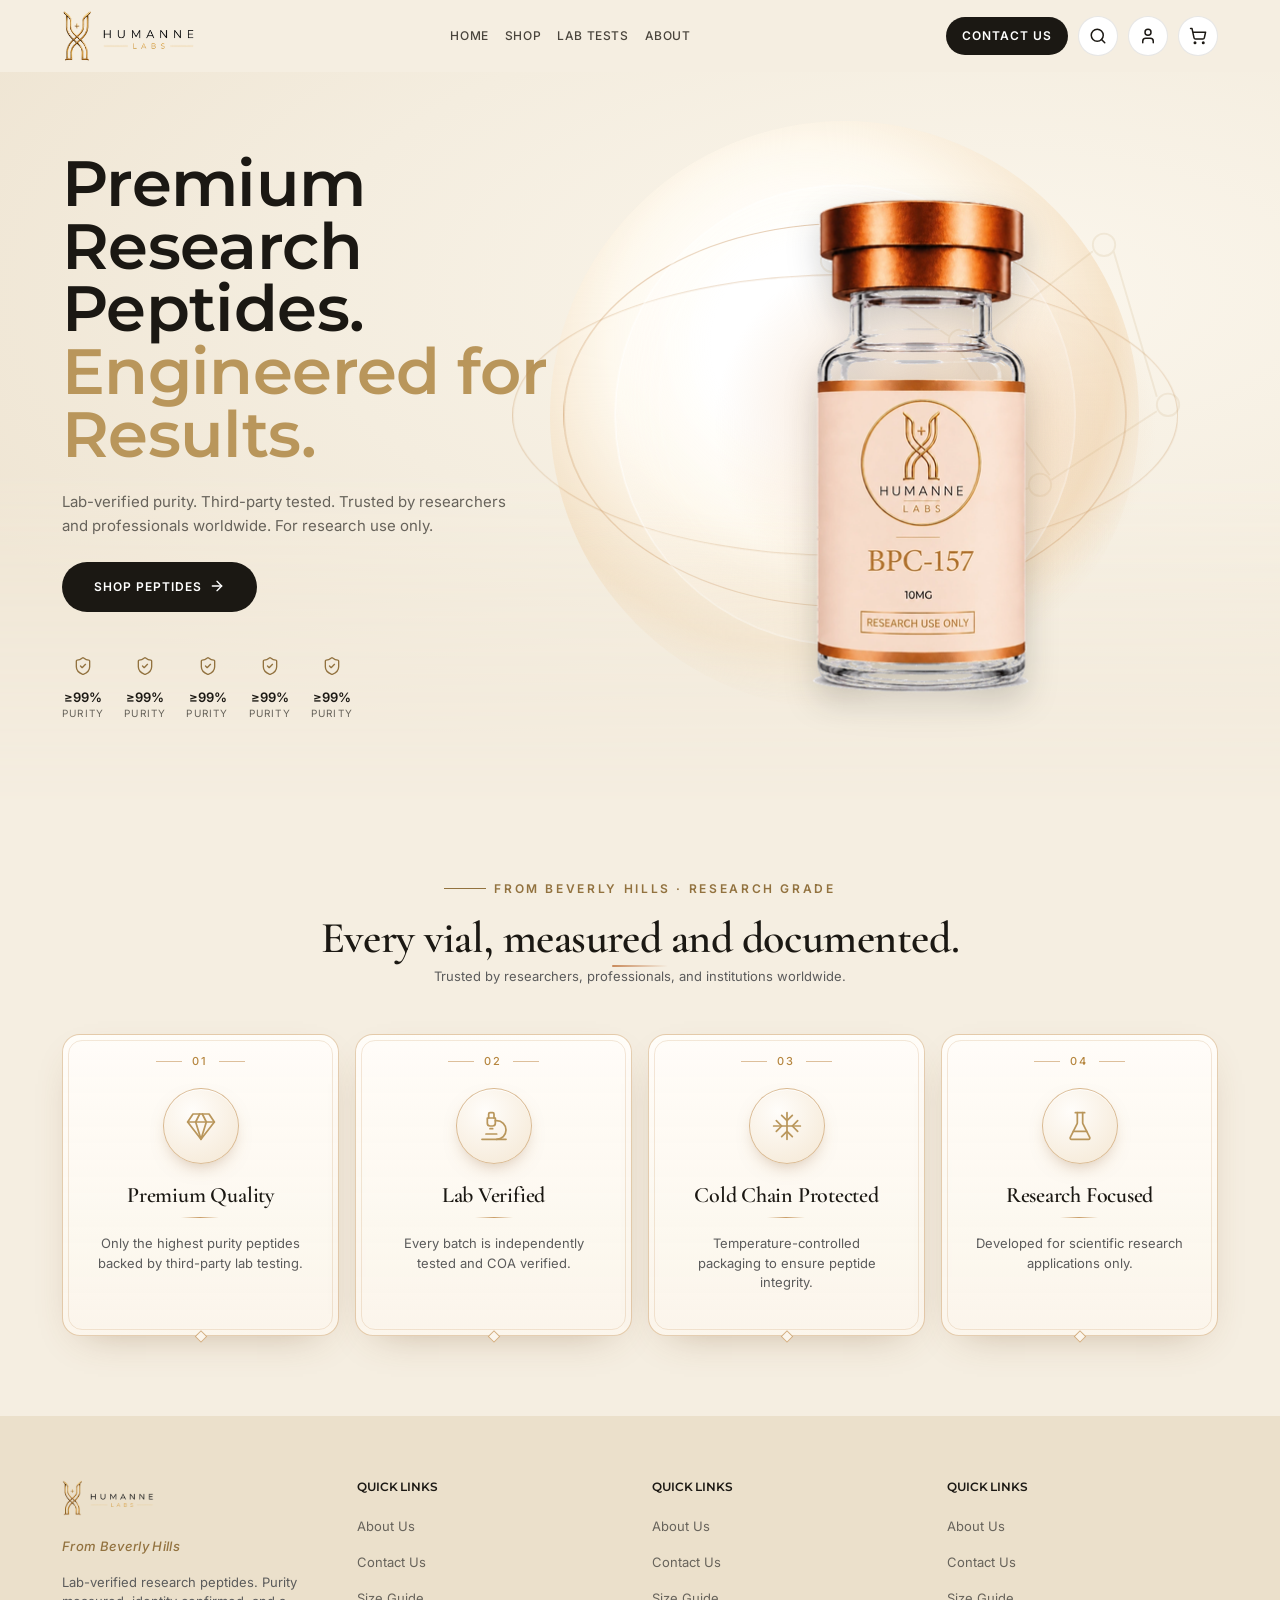
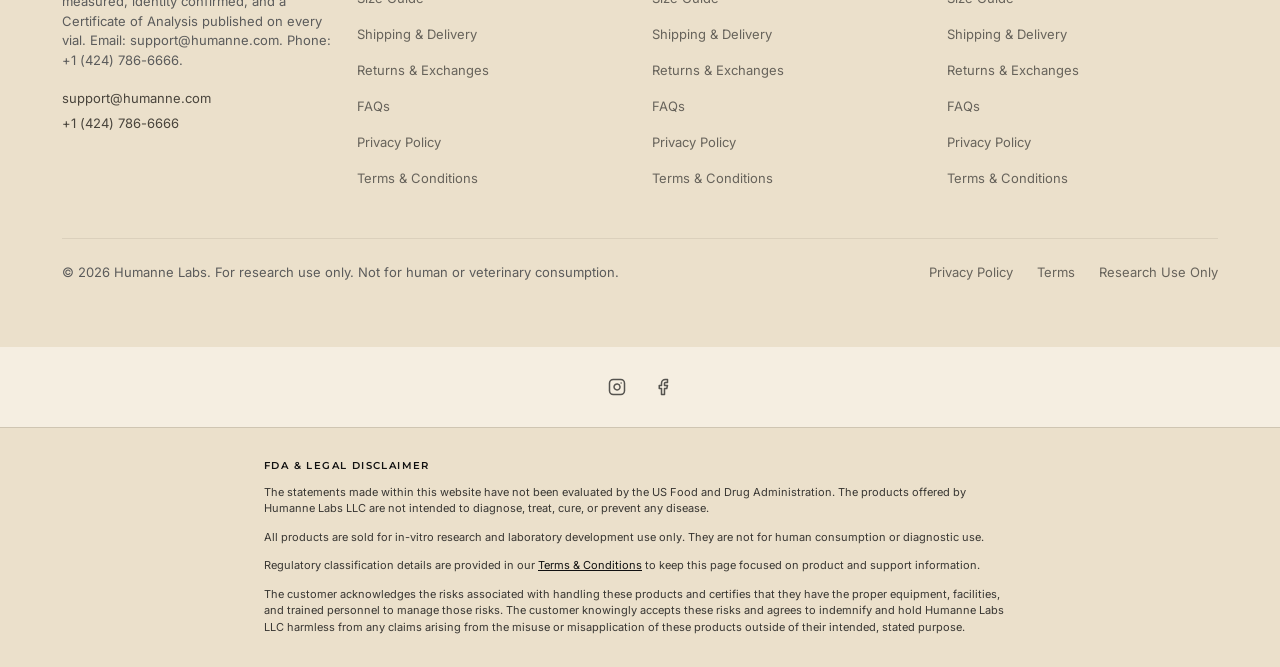
==== index.html @ 668d2b34 "Initial commit" ====
<!Doctype html>
<html lang="en">

<head>
  <meta charset="utf-8">
  <meta name="viewport" content="width=device-width, initial-scale=1, shrink-to-fit=no">
  <title>Humanne Labs</title>

  <link rel="icon" type="image/x-icon" href="./assets/images/favicon.ico">

  <!-- Google Font -->
  <link rel="preconnect" href="https://fonts.googleapis.com">
  <link rel="preconnect" href="https://fonts.gstatic.com" crossorigin>
  <link href="https://fonts.googleapis.com/css2?family=Cormorant+Garamond:ital,wght@0,300..700;1,300..700&family=Inter:ital,opsz,wght@0,14..32,100..900;1,14..32,100..900&family=Montserrat:ital,wght@0,100..900;1,100..900&display=swap" rel="stylesheet">

  <link rel="stylesheet" href="./assets/css/bootstrap.min.css">

  <link rel="stylesheet" href="./assets/css/swiper-bundle.min.css">
  <link rel="stylesheet" href="https://cdnjs.cloudflare.com/ajax/libs/font-awesome/6.5.2/css/all.min.css">
  <link rel='stylesheet' href='https://cdn-uicons.flaticon.com/4.0.0/uicons-thin-rounded/css/uicons-thin-rounded.css'>
  <link rel='stylesheet' href='https://cdn-uicons.flaticon.com/4.0.0/uicons-solid-rounded/css/uicons-solid-rounded.css'>
  <link rel="stylesheet" href="./assets/css/fancybox.min.css">
  <!-- <link rel="stylesheet" href="https://unpkg.com/lenis@1.1.18/dist/lenis.css"> -->
  <link rel="stylesheet" href="./assets/css/custom.css">
  <link rel="stylesheet" href="./assets/css/base.css">
  <link rel="stylesheet" href="./assets/css/responsive.css">
</head>

<body>


  <div class="offcanvas offcanvas-end poplyn__qv-offcanvas" tabindex="-1" id="offcanvasQuickView"
    aria-labelledby="offcanvasQuickViewLabel">
    <div class="offcanvas-header">
      <h5 class="offcanvas-title" id="offcanvasQuickViewLabel">Choose Your Option</h5>
      <button type="button" class="btn-close" data-bs-dismiss="offcanvas" aria-label="Close"></button>
    </div>
    <div class="offcanvas-body">
      <div class="poplyn__qv-top">
        <div class="row">
          <div class="col-lg-5">
            <div class="poplyn__qv-media">
              <div class="poplyn__img">
                <img src="./assets/images/product-img-1.webp" alt="...">
              </div>
            </div>
          </div>
          <div class="col-lg-7">
            <div class="poplyn__qv-content">
              <h4>Sahara Linen Co-ord Set</h4>
              <p>Effortlessly elegant, the Sahara Linen Co-ord Set blends breathable comfort with timeless minimal style
                for every occasion.</p>
              <span class="woocommerce-Price-amount amount">
                <bdi>
                  <span class="woocommerce-Price-currencySymbol">₹</span>
                  4,199.00
                </bdi>
              </span>
              <a href="javascript:void(0)" class="poplyn__btn">View Products Details</a>
            </div>
          </div>
          <div class="col-lg-12">
            <div class="size-selector">
              <div class="size-selector__header">
                <span>Size: <strong id="selectedSize">XS</strong></span>

                <div class="size-selector__links">
                  <button type="button">Fit Finder</button>
                  <button type="button">Size Chart</button>
                </div>
              </div>

              <div class="size-selector__options">
                <button class="size-btn active" data-size="XS">XS</button>
                <button class="size-btn" data-size="S">S</button>
                <button class="size-btn" data-size="M">M</button>
                <button class="size-btn" data-size="L">L</button>
                <button class="size-btn" data-size="XL">XL</button>
                <button class="size-btn" data-size="XXL">XXL</button>
                <button class="size-btn" data-size="3XL">3XL</button>
              </div>

              <div class="size-selector__quantity">
                Quantity:
              </div>
            </div>
          </div>
        </div>
      </div>
    </div>
  </div>

  <header class="labs__header">
    <nav class="navbar navbar-expand-sm p-0">
      <div class="container">
        <a class="navbar-brand p-0 m-0" href="#">
          <img src="./assets/images/logo.png" alt="Hummane Labs Logo">
        </a>
        <button class="navbar-toggler d-lg-none" type="button" data-bs-toggle="collapse" data-bs-target="#collapsibleNavId" aria-controls="collapsibleNavId" aria-expanded="false" aria-label="Toggle navigation" >
          <span class="navbar-toggler-icon"></span>
        </button>
        <div class="collapse navbar-collapse" id="collapsibleNavId">
          <ul class="navbar-nav mx-auto">
            <li class="nav-item">
              <a class="nav-link active" href="#" aria-current="page">Home</a>
            </li>
            <li class="nav-item">
              <a class="nav-link" href="#">Shop</a>
            </li>
            <li class="nav-item">
              <a class="nav-link" href="#">Lab Tests</a>
            </li>
            <li class="nav-item">
              <a class="nav-link" href="#">About</a>
            </li>
          </ul>
          <div class="labs__qa d-flex align-items-center">
            <div class="labs__btn-wrap">
              <a href="javascript:void(0)" class="labs__btn labs__shine" role="button">Contact us</a>
            </div>
            <ul class="labs__qa-list d-flex align-items-center">
              <li>
                <a href="javascript:void(0)" class="labs__qa-link" aria-label="Search">
                  <svg xmlns="http://www.w3.org/2000/svg" width="24" height="24" viewBox="0 0 24 24" fill="none" stroke="currentColor" stroke-width="2" stroke-linecap="round" stroke-linejoin="round" class="lucide lucide-search" aria-hidden="true"><circle cx="11" cy="11" r="8"></circle><path d="m21 21-4.3-4.3"></path></svg>
                </a>
              </li>
              <li>
                <a href="javascript:void(0)" class="labs__qa-link" aria-label="User Account">
                  <svg xmlns="http://www.w3.org/2000/svg" width="24" height="24" viewBox="0 0 24 24" fill="none" stroke="currentColor" stroke-width="2" stroke-linecap="round" stroke-linejoin="round" class="lucide lucide-user"><path d="M19 21v-2a4 4 0 0 0-4-4H9a4 4 0 0 0-4 4v2"></path><circle cx="12" cy="7" r="4"></circle></svg>
                </a>
              </li>
              <li>
                <a href="javascript:void(0)" class="labs__qa-link" aria-label="Wishlist">
                  <svg xmlns="http://www.w3.org/2000/svg" width="24" height="24" viewBox="0 0 24 24" fill="none" stroke="currentColor" stroke-width="2" stroke-linecap="round" stroke-linejoin="round" class="lucide lucide-shopping-cart"><circle cx="8" cy="21" r="1"></circle><circle cx="19" cy="21" r="1"></circle><path d="M2.05 2.05h2l2.66 12.42a2 2 0 0 0 2 1.58h9.78a2 2 0 0 0 1.95-1.57l1.65-7.43H5.12"></path></svg>
                </a>
              </li>
            </ul>
          </div>
        </div>
      </div>
    </nav>
  </header>
  <main>
    <section class="labs__hero py-20">
      <div class="container">
        <div class="row">
          <div class="col-lg-12">
            <div class="labs__hero-elements">
              <div class="labs__gradient" style="background: radial-gradient(90% 70% at 78% 30%, rgb(251, 246, 236) 0%, rgb(244, 237, 223) 60%, rgb(239, 229, 211) 100%);"></div>
              <div class="labs__scene">
                <div class="labs__orb"></div>
                <div class="labs__ring r1"></div>
                <div class="labs__ring r2"></div>
                <div class="labs__ring r3"></div>
              </div>
              <svg class="labs__hero-grid" viewBox="0 0 400 400" fill="none" aria-hidden="true"><g stroke="#b8955a" stroke-width="1.2"><circle cx="120" cy="90" r="7"></circle><circle cx="200" cy="140" r="7"></circle><circle cx="290" cy="80" r="7"></circle><circle cx="250" cy="230" r="7"></circle><circle cx="150" cy="260" r="7"></circle><circle cx="330" cy="180" r="7"></circle><path d="M127 92 L193 137 M207 143 L283 84 M256 224 L200 147 M243 232 L157 256 M296 84 L323 175 M257 227 L323 184"></path></g></svg>
            </div>
          </div>
          <div class="col-lg-6">
            <div class="labs__hero-content">
              <h1>
                Premium Research Peptides.
                <span class="highlight-gold">Engineered for Results.</span>
              </h1>
              <p>Lab-verified purity. Third-party tested. Trusted by researchers and professionals worldwide. For research use only.</p>
              <div class="labs__btn-wrap">
                <a href="javascript:void(0)" class="labs__btn labs__shine" role="button">
                  Shop Peptides
                  <span class="icon">
                    <svg xmlns="http://www.w3.org/2000/svg" width="24" height="24" viewBox="0 0 24 24" fill="none" stroke="currentColor" stroke-width="2" stroke-linecap="round" stroke-linejoin="round"><path d="M5 12h14"></path><path d="m12 5 7 7-7 7"></path></svg>
                  </span>
                </a>
              </div>
              <ul class="labs__hero-features d-flex align-items-center">
                <li>
                  <span class="icon">
                    <svg xmlns="http://www.w3.org/2000/svg" width="24" height="24" viewBox="0 0 24 24" fill="none" stroke="currentColor" stroke-width="1.6" stroke-linecap="round" stroke-linejoin="round"><path d="M20 13c0 5-3.5 7.5-7.66 8.95a1 1 0 0 1-.67-.01C7.5 20.5 4 18 4 13V6a1 1 0 0 1 1-1c2 0 4.5-1.2 6.24-2.72a1.17 1.17 0 0 1 1.52 0C14.51 3.81 17 5 19 5a1 1 0 0 1 1 1z"></path><path d="m9 12 2 2 4-4"></path></svg>
                  </span>
                  <h6>≥99%</h6>
                  <p>Purity</p>
                </li>
                <li>
                  <span class="icon">
                    <svg xmlns="http://www.w3.org/2000/svg" width="24" height="24" viewBox="0 0 24 24" fill="none" stroke="currentColor" stroke-width="1.6" stroke-linecap="round" stroke-linejoin="round"><path d="M20 13c0 5-3.5 7.5-7.66 8.95a1 1 0 0 1-.67-.01C7.5 20.5 4 18 4 13V6a1 1 0 0 1 1-1c2 0 4.5-1.2 6.24-2.72a1.17 1.17 0 0 1 1.52 0C14.51 3.81 17 5 19 5a1 1 0 0 1 1 1z"></path><path d="m9 12 2 2 4-4"></path></svg>
                  </span>
                  <h6>≥99%</h6>
                  <p>Purity</p>
                </li>
                <li>
                  <span class="icon">
                    <svg xmlns="http://www.w3.org/2000/svg" width="24" height="24" viewBox="0 0 24 24" fill="none" stroke="currentColor" stroke-width="1.6" stroke-linecap="round" stroke-linejoin="round"><path d="M20 13c0 5-3.5 7.5-7.66 8.95a1 1 0 0 1-.67-.01C7.5 20.5 4 18 4 13V6a1 1 0 0 1 1-1c2 0 4.5-1.2 6.24-2.72a1.17 1.17 0 0 1 1.52 0C14.51 3.81 17 5 19 5a1 1 0 0 1 1 1z"></path><path d="m9 12 2 2 4-4"></path></svg>
                  </span>
                  <h6>≥99%</h6>
                  <p>Purity</p>
                </li>
                <li>
                  <span class="icon">
                    <svg xmlns="http://www.w3.org/2000/svg" width="24" height="24" viewBox="0 0 24 24" fill="none" stroke="currentColor" stroke-width="1.6" stroke-linecap="round" stroke-linejoin="round"><path d="M20 13c0 5-3.5 7.5-7.66 8.95a1 1 0 0 1-.67-.01C7.5 20.5 4 18 4 13V6a1 1 0 0 1 1-1c2 0 4.5-1.2 6.24-2.72a1.17 1.17 0 0 1 1.52 0C14.51 3.81 17 5 19 5a1 1 0 0 1 1 1z"></path><path d="m9 12 2 2 4-4"></path></svg>
                  </span>
                  <h6>≥99%</h6>
                  <p>Purity</p>
                </li>
                <li>
                  <span class="icon">
                    <svg xmlns="http://www.w3.org/2000/svg" width="24" height="24" viewBox="0 0 24 24" fill="none" stroke="currentColor" stroke-width="1.6" stroke-linecap="round" stroke-linejoin="round"><path d="M20 13c0 5-3.5 7.5-7.66 8.95a1 1 0 0 1-.67-.01C7.5 20.5 4 18 4 13V6a1 1 0 0 1 1-1c2 0 4.5-1.2 6.24-2.72a1.17 1.17 0 0 1 1.52 0C14.51 3.81 17 5 19 5a1 1 0 0 1 1 1z"></path><path d="m9 12 2 2 4-4"></path></svg>
                  </span>
                  <h6>≥99%</h6>
                  <p>Purity</p>
                </li>
              </ul>
            </div>
          </div>
          <div class="col-lg-6">
            <div class="labs__hero-right position-relative">
              <div class="labs__hero-img">
                <span class="labs__vglow"></span>
                <img src="./assets/images/hero-right-img.png" alt="...">
              </div>
            </div>
          </div>
        </div>
      </div>
    </section>
    <section class="labs__resources py-20">
      <div class="container">
        <div class="row">
          <div class="col-lg-12">
            <div class="labs__heading text-center">
              <h6>FROM BEVERLY HILLS · RESEARCH GRADE</h6>
              <h2>Every vial, measured and documented.</h2>
              <span class="labs__rule on"></span>
              <p>Trusted by researchers, professionals, and institutions worldwide.</p>
            </div>
          </div>
          <div class="col-lg-12">
            <div class="labs__resources-wrap">
              <div class="row gx-3">
                <div class="col-lg-3">
                  <div class="labs__resources-item">
                    <div class="num">01</div>
                    <span class="icon">
                      <svg xmlns="http://www.w3.org/2000/svg" width="24" height="24" viewBox="0 0 24 24" fill="none" stroke="currentColor" stroke-width="1.4" stroke-linecap="round" stroke-linejoin="round"><path d="M6 3h12l4 6-10 13L2 9Z"></path><path d="M11 3 8 9l4 13 4-13-3-6"></path><path d="M2 9h20"></path></svg>
                    </span>
                    <div class="labs__content">
                      <h5>Premium Quality</h5>
                      <p>Only the highest purity peptides backed by third-party lab testing.</p>
                    </div>
                    <span class="diamond"></span>
                  </div>
                </div>
                <div class="col-lg-3">
                  <div class="labs__resources-item">
                    <div class="num">02</div>
                    <span class="icon">
                      <svg xmlns="http://www.w3.org/2000/svg" width="24" height="24" viewBox="0 0 24 24" fill="none" stroke="currentColor" stroke-width="1.4" stroke-linecap="round" stroke-linejoin="round"><path d="M6 18h8"></path><path d="M3 22h18"></path><path d="M14 22a7 7 0 1 0 0-14h-1"></path><path d="M9 14h2"></path><path d="M9 12a2 2 0 0 1-2-2V6h6v4a2 2 0 0 1-2 2Z"></path><path d="M12 6V3a1 1 0 0 0-1-1H9a1 1 0 0 0-1 1v3"></path></svg>
                    </span>
                    <div class="labs__content">
                      <h5>Lab Verified</h5>
                      <p>Every batch is independently tested and COA verified.</p>
                    </div>
                    <span class="diamond"></span>
                  </div>
                </div>
                <div class="col-lg-3">
                  <div class="labs__resources-item">
                    <div class="num">03</div>
                    <span class="icon">
                      <svg xmlns="http://www.w3.org/2000/svg" width="24" height="24" viewBox="0 0 24 24" fill="none" stroke="currentColor" stroke-width="1.4" stroke-linecap="round" stroke-linejoin="round"><line x1="2" x2="22" y1="12" y2="12"></line><line x1="12" x2="12" y1="2" y2="22"></line><path d="m20 16-4-4 4-4"></path><path d="m4 8 4 4-4 4"></path><path d="m16 4-4 4-4-4"></path><path d="m8 20 4-4 4 4"></path></svg>
                    </span>
                    <div class="labs__content">
                      <h5>Cold Chain Protected</h5>
                      <p>Temperature-controlled packaging to ensure peptide integrity.</p>
                    </div>
                    <span class="diamond"></span>
                  </div>
                </div>
                <div class="col-lg-3">
                  <div class="labs__resources-item">
                    <div class="num">04</div>
                    <span class="icon">
                      <svg xmlns="http://www.w3.org/2000/svg" width="24" height="24" viewBox="0 0 24 24" fill="none" stroke="currentColor" stroke-width="1.4" stroke-linecap="round" stroke-linejoin="round"><path d="M10 2v7.527a2 2 0 0 1-.211.896L4.72 20.55a1 1 0 0 0 .9 1.45h12.76a1 1 0 0 0 .9-1.45l-5.069-10.127A2 2 0 0 1 14 9.527V2"></path><path d="M8.5 2h7"></path><path d="M7 16h10"></path></svg>
                    </span>
                    <div class="labs__content">
                      <h5>Research Focused</h5>
                      <p>Developed for scientific research applications only.</p>
                    </div>
                    <span class="diamond"></span>
                  </div>
                </div>
              </div>
            </div>
          </div>
        </div>
      </div>
    </section>
    
  </main>
  <footer class="labs__footer labs__bg-muted py-16">
    <div class="container">
      <div class="row">
        <div class="col-lg-12">
          <div class="labs__footer-nav">
            <div class="row">
              <div class="col-md-3">
                <div class="labs__footer-col">
                  <a href="javascript:void(0);" class="labs__footer-logo">
                    <img src="./assets/images/logo.png" alt="Hummane Labs Logo">
                  </a>
                  <div class="labs__content">
                    <p><em>From Beverly Hills</em></p>
                    <p>Lab-verified research peptides. Purity measured, identity confirmed, and a Certificate of Analysis published on every vial. Email: support@humanne.com. Phone: +1 (424) 786-6666.</p>
                  </div>
                  <div class="labs__footer-contact">
                    <a href="mailto:support@humanne.com">support@humanne.com</a>
                    <a href="tel:+14247866666">+1 (424) 786-6666</a></div>
                </div>
              </div>
              <div class="col-md-3">
                <div class="labs__footer-col">
                  <h5>Quick Links</h5>
                  <ul class="labs__footer-list">
                    <li><a href="#">About Us</a></li>
                    <li><a href="#">Contact Us</a></li>
                    <li><a href="#">Size Guide</a></li>
                    <li><a href="#">Shipping & Delivery</a></li>
                    <li><a href="#">Returns & Exchanges</a></li>
                    <li><a href="#">FAQs</a></li>
                    <li><a href="#">Privacy Policy</a></li>
                    <li><a href="#">Terms & Conditions</a></li>
                  </ul>
                </div>
              </div>
              <div class="col-md-3">
                <div class="labs__footer-col">
                  <h5>Quick Links</h5>
                  <ul class="labs__footer-list">
                    <li><a href="#">About Us</a></li>
                    <li><a href="#">Contact Us</a></li>
                    <li><a href="#">Size Guide</a></li>
                    <li><a href="#">Shipping & Delivery</a></li>
                    <li><a href="#">Returns & Exchanges</a></li>
                    <li><a href="#">FAQs</a></li>
                    <li><a href="#">Privacy Policy</a></li>
                    <li><a href="#">Terms & Conditions</a></li>
                  </ul>
                </div>
              </div>
              <div class="col-md-3">
                <div class="labs__footer-col">
                  <h5>Quick Links</h5>
                  <ul class="labs__footer-list">
                    <li><a href="#">About Us</a></li>
                    <li><a href="#">Contact Us</a></li>
                    <li><a href="#">Size Guide</a></li>
                    <li><a href="#">Shipping & Delivery</a></li>
                    <li><a href="#">Returns & Exchanges</a></li>
                    <li><a href="#">FAQs</a></li>
                    <li><a href="#">Privacy Policy</a></li>
                    <li><a href="#">Terms & Conditions</a></li>
                  </ul>
                </div>
              </div>
            </div>
          </div>
          <div class="labs__footer-copy">
            <div class="row">
              <div class="col">
                <div class="labs__content">
                  <p>© 2026 Humanne Labs. For research use only. Not for human or veterinary consumption.</p>
                </div>
              </div>
              <div class="col">
                <ul class="labs__footer-page-list d-flex justify-content-end align-items-center gap-4">
                  <li><a href="#">Privacy Policy</a></li>
                  <li><a href="#">Terms</a></li>
                  <li><a href="#">Research Use Only</a></li>
                </ul>
              </div>
            </div>
          </div>
        </div>
      </div>
    </div>
  </footer>
  <section class="labs__social custom__py-5">
    <div class="container">
      <div class="row">
        <div class="col-lg-12">
          <ul class="labs__social-list d-flex justify-content-center align-items-center">
            <li>
              <a href="javascript:void(0)" aria-label="Instagram">
                <svg viewBox="0 0 24 24" width="18" height="18" fill="none" stroke="currentColor" stroke-width="2" stroke-linecap="round" stroke-linejoin="round" aria-hidden="true"><rect x="2" y="2" width="20" height="20" rx="5" ry="5"></rect><path d="M16 11.37A4 4 0 1 1 12.63 8 4 4 0 0 1 16 11.37z"></path><line x1="17.5" y1="6.5" x2="17.51" y2="6.5"></line></svg>
              </a>
            </li>
            <li>
              <a href="javascript:void(0)" aria-label="Facebook">
                <svg viewBox="0 0 24 24" width="18" height="18" fill="none" stroke="currentColor" stroke-width="2" stroke-linecap="round" stroke-linejoin="round" aria-hidden="true"><path d="M18 2h-3a5 5 0 0 0-5 5v3H7v4h3v8h4v-8h3l1-4h-4V7a1 1 0 0 1 1-1h3z"></path></svg>
              </a>
            </li>
          </ul>
        </div>
      </div>
    </div>
  </section>
  <section class="labs__disclaimer labs__bg-muted py-8">
    <div class="container">
      <div class="row">
        <div class="col-lg-12">
          <div class="labs__content">
            <h5>FDA & Legal Disclaimer
              <span class="hm-rule on"></span>
            </h5>
            <p>The statements made within this website have not been evaluated by the US Food and Drug Administration. The products offered by Humanne Labs LLC are not intended to diagnose, treat, cure, or prevent any disease.</p>
            <p>All products are sold for in-vitro research and laboratory development use only. They are not for human consumption or diagnostic use.</p>
            <p>Regulatory classification details are provided in our <a href="javascript:void(0);">Terms & Conditions</a> to keep this page focused on product and support information.</p>
            <p>The customer acknowledges the risks associated with handling these products and certifies that they have the proper equipment, facilities, and trained personnel to manage those risks. The customer knowingly accepts these risks and agrees to indemnify and hold Humanne Labs LLC harmless from any claims arising from the misuse or misapplication of these products outside of their intended, stated purpose.</p>
          </div>
        </div>
      </div>
    </div>
  </section>

  <script src="./assets/js/jquery.min.js"></script>
  <script src="./assets/js/bootstrap.bundle.min.js"></script>
  <script src="https://cdnjs.cloudflare.com/ajax/libs/gsap/3.12.4/gsap.min.js"></script>
  <script src="https://cdnjs.cloudflare.com/ajax/libs/gsap/3.12.4/ScrollTrigger.min.js"></script>
  <script src="https://cdnjs.cloudflare.com/ajax/libs/gsap/3.12.4/ScrollToPlugin.min.js"></script>
  <script src="https://unpkg.com/split-type"></script>
  <!-- <script src="https://cdn.jsdelivr.net/gh/studio-freight/lenis@1.0.19/bundled/lenis.min.js"></script> -->
  <script src="./assets/js/swiper-bundle.min.js"></script>
  <script src="./assets/js/fancybox.umd.js"></script>
  <script src="./assets/js/animation.js"></script>
  <script src="./assets/js/custom.js"></script>
</body>

</html>
---- assets/css/custom.css ----
main {
  background-color: rgba(var(--clr-theme-bg), 1);
}

/* HEADER */
.labs__header {
  position: relative;
  z-index: 4;
}
.labs__header .navbar {
  height: 72px;
}
.labs__header .navbar-brand img {
  height: 52px;
}
.labs__header .navbar-nav .nav-link {
  color: rgba(var(--clr-theme-slate), 1);
  letter-spacing: .05em;
  text-transform: uppercase;
  font-weight: 500;
  font-size: 12px;
  position: relative;
}
.labs__qa {
  gap: .625rem;
}
.labs__qa-list {
  gap: .625rem;
}
.labs__qa-link {
  display: inline-flex;
  color: rgba(var(--clr-theme-ink), 1);
  background-color: var(--clr-theme-white);
  width: 40px;
  height: 40px;
  border-radius: 50px;
  justify-content: center;
  align-items: center;
  border: 1px solid rgba(var(--clr-theme-ink), 0.1);
}
.labs__qa-link svg {
  width: 18px;
  height: 18px;
}
.labs__qa-link:hover {
  border-color: rgba(var(--clr-theme-gold), 1);
  color: rgba(var(--clr-theme-gold-deep), 1);
}


/* hero */
.labs__hero {
  position: relative;
  z-index: 4;
}
.labs__hero .container {
  max-width: 1180px;
}
.labs__gradient {
  position: absolute;
  width: 100%;
  height: 100%;
  z-index: -1;
  inset: 0;
  -webkit-mask-image: linear-gradient(180deg,#000 0,#000 55%,rgba(0,0,0,0) 100%);
  mask-image: linear-gradient(180deg,#000 0,#000 55%,rgba(0,0,0,0) 100%);
  pointer-events: none;
}
.labs__hero-content h1 {
  color: rgba(var(--clr-theme-ink));
  letter-spacing: -.01em;
  font-family: var(--ff-heading);
  font-weight: 600;
  line-height: 0.98;
}
.highlight-gold {
  color: rgba(var(--clr-theme-gold), 1);
}
.labs__hero-content p {
  line-height: 1.625;
  font-size: 15px;
  color: rgba(var(--clr-theme-muted));
  margin-top: 1.5rem;
  max-width: 80%;
}
.labs__hero-content .labs__btn-wrap {
  margin-top: 24px;
}
.labs__hero-content .labs__btn {
  padding: 1rem 2rem;
}


.labs__hero-features {
  gap: 1.25rem;
  margin-top: 44px;
}
.labs__hero-features li {
  text-align: center;
}
.labs__hero-features li .icon {
  width: 20px;
  height: 20px;
  display: inline-flex;
  justify-content: center;
  align-items: center;
  color: rgba(var(--clr-theme-gold-deep));
}
.labs__hero-features li .icon svg {
  width: 20px;
  height: 20px;
}
.labs__hero-features h6 {
  font-weight: 600;
  font-size: 13px;
  margin-top: 8px;
  font-family: var(--ff-body);
  color: rgba(var(--clr-theme-ink), 1);
}
.labs__hero-features p {
  letter-spacing: .12em;
  text-transform: uppercase;
  font-size: 10px;
  margin-top: 0;
}
.labs__orb {
  position: absolute;
  left: 66%;
  top: 47%;
  width: 46vw;
  height: 46vw;
  max-width: 780px;
  max-height: 780px;
  margin: -23vw 0 0 -23vw;
  border-radius: 50%;
  background: radial-gradient(circle at 44% 38%,rgba(255,255,255,1) 0 20%,rgba(255,250,240,.85) 40%,rgba(240,206,161,.42) 62%,rgba(240,206,161,0) 74%);
  will-change: transform,opacity;
}
.labs__ring {
  position:absolute;
  left:66%;
  top:47%;
  border:1px solid rgba(196,140,82,.20);
  border-radius:50%;
  transform:translate3d(-50%,-50%,0) rotate(0deg);
  will-change:transform;
}
.labs__ring.r1 {
  width:44vw;
  height:30vw;
  max-width:720px;
  max-height:490px;
  border-color:rgba(190,128,68,.42);
}
.labs__ring.r2 {
  width:52vw;
  height:22vw;
  max-width:850px;
  max-height:360px;
  border-color:rgba(190,128,68,.30)
}
.labs__ring.r3 {
  width:36vw;
  height:36vw;
  max-width:600px;
  max-height:600px;
  border-color:rgba(255,255,255,.9);
  box-shadow:0 0 60px rgba(255,255,255,.5) inset
}
.labs__hero-grid {
  position: absolute;
  right: 0;
  top: 0;
  opacity: .13;
  width: 50%;
  height: 100%;
}
.labs__hero-img {
  will-change: transform;
  width: 390px;
  height: 510px;
  top: .5rem;
  left: 0;
  right: 0;
  position: absolute;
  margin: 0 auto;
}
.labs__hero-img img {
  filter: drop-shadow(rgba(26,23,18,.20) 0 13px 16px) !important;
  will-change: auto !important;
  transition-property: transform,opacity !important;
}
.labs__vglow {
  filter: none !important;
position: absolute;
  left: 50%;
  top: 52%;
  width: 118%;
  height: 78%;
  transform: translate3d(-50%,-50%,0);
  border-radius: 50%;
  pointer-events: none;
  z-index: 0;
  background: radial-gradient(ellipse at center,rgba(232,185,141,.5),rgba(232,185,141,0) 68%);
}
.labs__scene {
  -webkit-mask-image: linear-gradient(180deg,#000 0,#000 60%,rgba(0,0,0,0) 100%);
  mask-image: linear-gradient(180deg,#000 0,#000 60%,rgba(0,0,0,0) 100%);
  position: absolute;
  inset: 0;
  overflow: hidden;
  pointer-events: none;
  z-index: 0;
  contain: paint;
}


/* resources */
.labs__resources-item {
  background: linear-gradient(180deg,rgba(255,253,249,.95),rgba(252,246,236,.88));
  border: 1px solid rgba(193,142,80,.42);
  border-radius: 18px;
  box-shadow: 0 14px 40px -22px rgba(120,80,40,.45) ;
  position: relative;
  padding-bottom: 22px;
  text-align: center;
  height: 100%;
}
.labs__resources-item::after {
  content: "";
  position: absolute;
  inset: 5px;
  border: 1px solid rgba(193,142,80,.20);
  border-radius: 14px;
  pointer-events: none;
}
.labs__resources-item .num {
  display: flex;
  align-items: center;
  justify-content: center;
  gap: 10px;
  margin: 18px 0 2px;
  font-size: 11px;
  letter-spacing: .2em;
  color: #b6863f;
  font-weight: 500;
}
.labs__resources-item .num::before,
.labs__resources-item .num::after {
  content:"";
  width:26px;
  height:1px;
  background:rgba(193,142,80,.55)
}
.labs__resources-item .icon {
  width: 76px;
  height: 76px;
  border-radius: 50%;
  border: 1px solid rgba(193,142,80,.55);
  background: radial-gradient(circle at 38% 30%,#fffdfa,#f4e7d3);
  box-shadow: 0 8px 20px -10px rgba(140,95,45,.55),inset 0 1px 0 rgba(255,255,255,.9);
  display: inline-flex;
  justify-content: center;
  align-items: center;
  margin: 16px auto;
}

.labs__resources-item .icon svg {
  position: relative;
  z-index: 1;
  color: rgba(var(--clr-theme-gold));
  width: 32px;
  height: 32px;
  stroke-width: 1.3px;
}
.labs__resources-item .labs__content {
  display: flex;
  flex-direction: column;
  align-items: center;
  text-align: center;
  padding: 2px 32px 20px;
}
.labs__resources-item h5 {
  color: rgba(var(--clr-theme-ink), 1);
  letter-spacing: -.01em;
  font-family: var(--ff-primary);
  font-weight: 600;
  font-size: 22px;
  position: relative;
  padding-bottom: 10px;
}

.labs__resources-item h5::before {
  width: 38px;
  background: linear-gradient(90deg,rgba(193,142,80,0),rgba(193,142,80,.85),rgba(193,142,80,0));
  position: absolute;
  content: '';
  height: 1px;
  bottom: 0;
  left: 0;
  right: 0;
  margin: 0 auto;
}

.labs__resources-item .diamond {
  position: absolute;
  left: 50%;
  bottom: -6px;
  transform: translateX(-50%) rotate(45deg);
  width: 9px;
  height: 9px;
  border: 1px solid rgba(193,142,80,.7);
  background: #fbf5ec;
}
.labs__resources-wrap {
  margin-top: 3rem;
}

/* footer */
.labs__footer {
  position: relative;
  z-index: 4;
}
.labs__footer-logo {
  display: inline-block;
}
.labs__footer-logo img {
  height: 2.25rem;
}
.labs__footer-col p {
  font-size: 13px;
}
.labs__footer-col em {
  font-style: italic;
  letter-spacing: .025em;
  color: rgba(var(--clr-theme-gold-deep), 1);
  font-weight: 500;
}
.labs__footer-col h5 {
  color: rgba(var(--clr-theme-ink), 1);
  letter-spacing: -.01em;
  font-family: var(--ff-heading);
  font-weight: 600;
  font-size: 12px;
  text-transform: uppercase;
}
.labs__footer-col .labs__content {
  margin-top: 1rem;
}
.labs__content > * + * {
  margin-top: 1rem;
}
.labs__footer-contact {
  font-size: 13px;
  margin-top: 1rem;
  line-height: 1.9;
}
.labs__footer-contact a {
  display: block;
  color: rgba(var(--clr-theme-slate), 1);
}
.labs__footer-list {
  margin-top: 1.25rem;
}
.labs__footer-list li {
  line-height: 24px;
}
.labs__footer-list li + li {
  margin-top: 12px;
}
.labs__footer-list li a {
  line-height: 1;
  font-size: 13px;
  color: rgba(var(--clr-theme-muted), 1);
}

.labs__footer-copy {
  margin-top: 3rem;
  padding-top: 1.5rem;
  border-top: 1px solid rgba(var(--clr-theme-ink), .08);
}
.labs__footer-page-list a {
  color: rgba(var(--clr-theme-muted), 1);
}

/* footer social */
.labs__social-list {
  gap: .375rem;
}
.labs__social-list a {
  display: inline-flex;
  width: 2.5rem;
  height: 2.5rem;
  justify-content: center;
  align-items: center;
  color: rgba(var(--clr-theme-text), 0.7);
}

/* footer disclaimer */
.labs__disclaimer {
  border-top: 1px solid rgba(0, 0, 0, 0.12);
}
.labs__disclaimer .labs__content {
  max-width: 47rem;
  margin: 0 auto;
}
.labs__disclaimer .labs__content h5 {
  letter-spacing: .14em;
  text-transform: uppercase;
  font-weight: 600;
  font-size: 10px;
  font-family: var(--ff-heading);
  color: rgba(var(--clr-theme-text), 1);
}
.labs__disclaimer .labs__content p {
  color: rgba(var(--clr-theme-text), 0.82);
  font-size: 11px;
  line-height: 1.5;
}
.labs__disclaimer .labs__content p a {
  color: rgba(var(--clr-theme-text), 1);
  text-decoration: underline;
}
.labs__disclaimer  .labs__content > * + * {
  margin-top: 12px;
}
---- assets/css/base.css ----
/*================== IMPORTS =================*/

@import url('https://fonts.googleapis.com/css2?family=Cormorant+Garamond:ital,wght@0,300..700;1,300..700&family=Manrope:wght@200..800&display=swap');

/*================== VARIABLES =================*/

:root {
  --clr-theme-bg: 245, 238, 225;
  --clr-theme-ink: 27, 24, 19;
  --clr-theme-gold: 185, 150, 91;
  --clr-theme-gold-deep: 146, 114, 63;
  --clr-theme-muted: 103, 99, 91;
  --clr-theme-slate: 73, 68, 60;
  --clr-theme-muted-bg: 235, 224, 203;
  --clr-theme-text: 17, 17, 17;
  --clr-theme-copy: rgb(91, 91, 91, 1);
  --clr-theme-white-500: rgba(244, 244, 244, 1);
  --clr-theme-white: rgba(255, 255, 255, 1);
  --clr-theme-dark: rgba(33, 33, 33, 1);

  --clr-theme-border: 224, 219, 210;

  --ff-primary: "Cormorant Garamond", serif;
  --ff-heading: "Montserrat", sans-serif;
  --ff-body: "Inter", sans-serif;

  --fs-xxl: 64px;
  --fs-xl: 44px;
  --fs-lg: 32px;
  --fs-md: 28px;
  --fs-body: 13px;
  --fs-sm: 16px;

  --section-gap: 90px;

  --transition: all 0.4s ease-in-out;
}

/*================== BROWSER RESET =================*/

*,
*::before,
*::after {
  box-sizing: border-box;
}

* {
  padding: 0;
  margin: 0;
  font: inherit;
}

ul,
ol {
  list-style: none;
  padding-left: 0;
  margin-bottom: 0;
}

html:focus-within {
  scroll-behavior: smooth;
}

a:focus,
a:hover {
  outline: none;
}

a {
  -webkit-transition: var(--transition);
  transition: var(--transition);
  text-decoration: none;
}

a:hover {
  text-decoration: none;
  -webkit-transition: var(--transition);
  transition: var(--transition);
}

body {
  font-family: var(--ff-body);
  text-rendering: optimizeSpeed;
  font-size: var(--fs-body);
  font-weight: 400;
  line-height: 1.5;
  color: var(--clr-theme-copy);
  background-color: rgba(var(--clr-theme-bg), 1);
}

p {
  margin-bottom: 0;
}

h1,
h2,
h3,
h4,
h5,
h6 {
  font-family: var(--ff-primary);
  margin-bottom: 0;
  font-weight: 400;
}

img,
picture,
svg,
video {
  max-width: 100%;
  display: block;
}

/*================== UTILITY CLASSES =================*/

.container  {
  max-width: 1180px;
}

.custom-pad {
  padding: var(--section-gap) 0;
}
.custom__py-5 {
  padding-top:1.25rem;
  padding-bottom:1.25rem
}
.py-8 {
  padding-top: 2rem;
  padding-bottom: 2rem;
}
.py-16 {
  padding-top: 4rem;
  padding-bottom: 4rem;
}
.py-20 {
  padding-top: 5rem;
  padding-bottom: 5rem;
}
.overlay::before {
  position: absolute;
  content: '';
  width: 100%;
  height: 100%;
  background-color: rgba(0, 0, 0, 0.35);
  z-index: 0;
  top: 0;
  left: 0;
}

.poplyn__bgImg {
  position: absolute;
  width: 100%;
  height: 100%;
  left: 0;
  top: 0;
  z-index: -1;
}
.poplyn__bgImg img {
  width: 100%;
  height: 100%;
  object-fit: cover;
  object-position: center;
  position: relative;
  z-index: -1;
}

section[class^="poplyn__"] {
  position: relative;
  z-index: 3;
}

.poplyn__bg-light {
  background-color: rgba(var(--clr-theme-bg), 1);
}
.labs__bg-muted {
  background-color: rgba(var(--clr-theme-muted-bg), 1);
}
.poplyn__bg-purple {
  background-color: var(--clr-theme-purple);
}

.poplyn__bg-dark {
  background-color: var(--clr-theme-dark);
  color: var(--clr-white);
}

/*================== COMPONENTS =================*/

/**
 * Headings
 */

h1  {
  font-size: var(--fs-xxl);
}
h2  {
  font-size: var(--fs-xl);
}
h3  {
  font-size: var(--fs-xl);
}
h4  {
  font-size: var(--fs-lg);
}
h5  {
  font-size: var(--fs-md);
}
h6 {
  font-size: var(--fs-sm);
}

.labs__heading h2 {
  color: rgba(var(--clr-theme-ink), 1);
  letter-spacing: -.01em;
  font-weight: 600;
}
.labs__heading h6 {
  letter-spacing: .22em;
  text-transform: uppercase;
  color: rgba(var(--clr-theme-gold-deep), 1);
  font-family: var(--ff-body);
  font-size: 12px;
  font-weight: 600;
  margin-bottom: 1rem;
}
.labs__heading h6::before {
  content: '';
  width: 42px;
  height: 1px;
  display: inline-block;
  background-color: currentColor;
  margin: 4px 8px 4px 0;
}
.labs__heading.text-center .labs__rule {
  margin: 0 auto;
}

/**
 * Buttons
 */

.labs__btn {
  display: inline-flex;
  gap: .5rem;
  letter-spacing: .08em;
  text-transform: uppercase;
  font-weight: 600;
  font-size: 12px;
  padding-top: .625rem;
  padding-bottom: .625rem;
  padding-left: 1rem;
  padding-right: 1rem;
  background-color: rgb(27, 24, 19);
  color: #fff;
  border-radius: 50px;
  transition-property: color, background-color, border-color, text-decoration-color, fill, stroke, opacity, box-shadow, transform, filter, -webkit-backdrop-filter, backdrop-filter;
  transition-duration: .15s;
  transition-timing-function: cubic-bezier(.4, 0, .2, 1);
}
.labs__btn:hover {
  background-color: rgb(146, 114, 63);
}
.labs__shine:hover::after {
  animation: labsShine 1.3s ease-out;
}
.labs__shine::after {
  content: "";
  position: absolute;
  top: 0;
  left: -140%;
  width: 60%;
  height: 100%;
  background: linear-gradient(100deg,rgba(255,255,255,0),rgba(255,255,255,.42),rgba(255,255,255,0));
  transform: skewX(-18deg);
  pointer-events: none;
  z-index: 1;
}
.labs__shine {
  position:relative;
  overflow:hidden;
  isolation:isolate
}
@keyframes labsShine {
  to {
    left:140%
  }
}
.labs__btn .icon {
  width: 16px;
  height: 16px;
  display: inline-flex;
  justify-content: center;
  align-items: center;
}



@keyframes gradient-angle {
  to { 
    --gradient-angle: 360deg; 
  }
}

@keyframes shimmer {
  to { 
    rotate: 360deg;
  }
}

/**
 * Generic
 */
.poplyn__content > :not(:last-child) {
  margin-bottom: 16px;
}

.poplyn__title:has(+ *) {
  margin-bottom: 12px;
}

.text-justify {
  text-align: justify;
}
.text-black {
  color: var(--clr-theme-dark) !important;
}
.poplyn__img-radius {
  position: relative;
  border-radius: 8px;
  overflow: hidden;
}
.poplyn__img img {
  width: 100%;
}
/**
 * Swiper 
 */
.poplyn__product-swiper {
  padding: 0 24px;
}
[class^="swiper-button-"]::after {
  content: "";
  display: none;
}
[class^="swiper-button-"] {
  position: absolute;
  z-index: 2;
  top: unset;
  left: 0;
  top: 40%;
  width: 66px;
  height: 40px;
  color: var(--clr-theme-purple);
  background-color: rgba(255, 255, 255, 0.7);
  border-radius: 30px;
  border: 1px solid var(--clr-theme-purple);
  font-size: 28px;
  justify-content: center;
  align-items: center;
  transform: translateY(-50%);
  transition: all 0.3s ease-in-out;
}
[class^="swiper-button-"]:hover {
  background-color: var(--clr-theme-beige);
  color: var(--clr-theme-text);
  transition: all 0.3s ease-in-out;
}
[class^="swiper-button-next"] {
  right: 0;
  left: unset;
}
[class^="swiper-button-"] > * {
  aspect-ratio: 1;
  height: 20px;
  width: 20px;
  display: inline-flex;
  justify-content: center;
  align-items: center;
}
.swiper-horizontal > .swiper-scrollbar, .swiper-scrollbar.swiper-scrollbar-horizontal {
  bottom: 0px;
}


/**
 * Form
 */

.form-group:not(.form-button) {
  margin-bottom: 16px;
}
.form-control::placeholder {
  color: var(--clr-theme-copy);
}
textarea.form-control {
  min-height: 142px;
  resize: none;
}

/*================== KEYFRAMES =================*/

.labs__rule {
  display: block;
  height: 2px;
  width: 56px;
  margin-top: 14px;
  border-radius: 2px;
  background: linear-gradient(90deg,#c98a5b,rgba(201,138,91,0));
  transform: scaleX(0);
  transform-origin: 0 50%;
  transition: transform 1.25s cubic-bezier(.22,.61,.36,1);
}
.labs__rule.on {
  transform: scaleX(1);
}
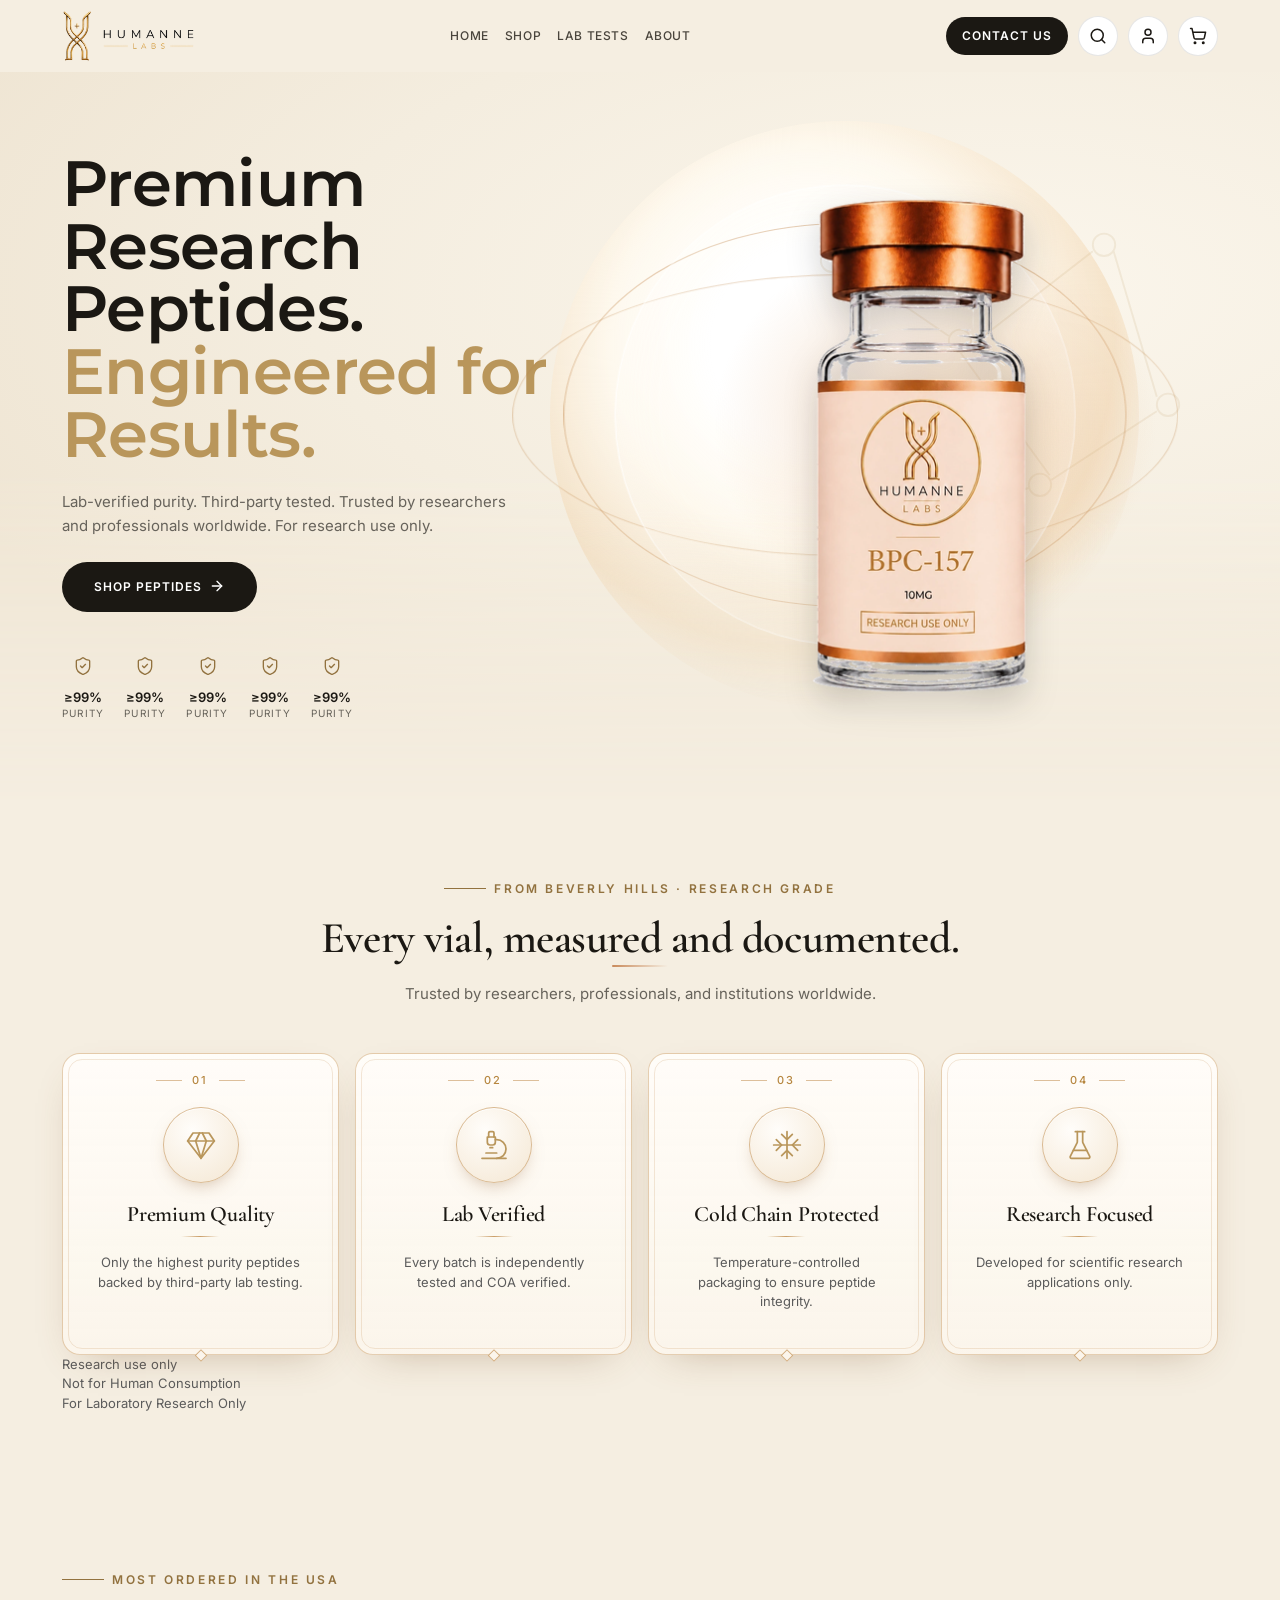
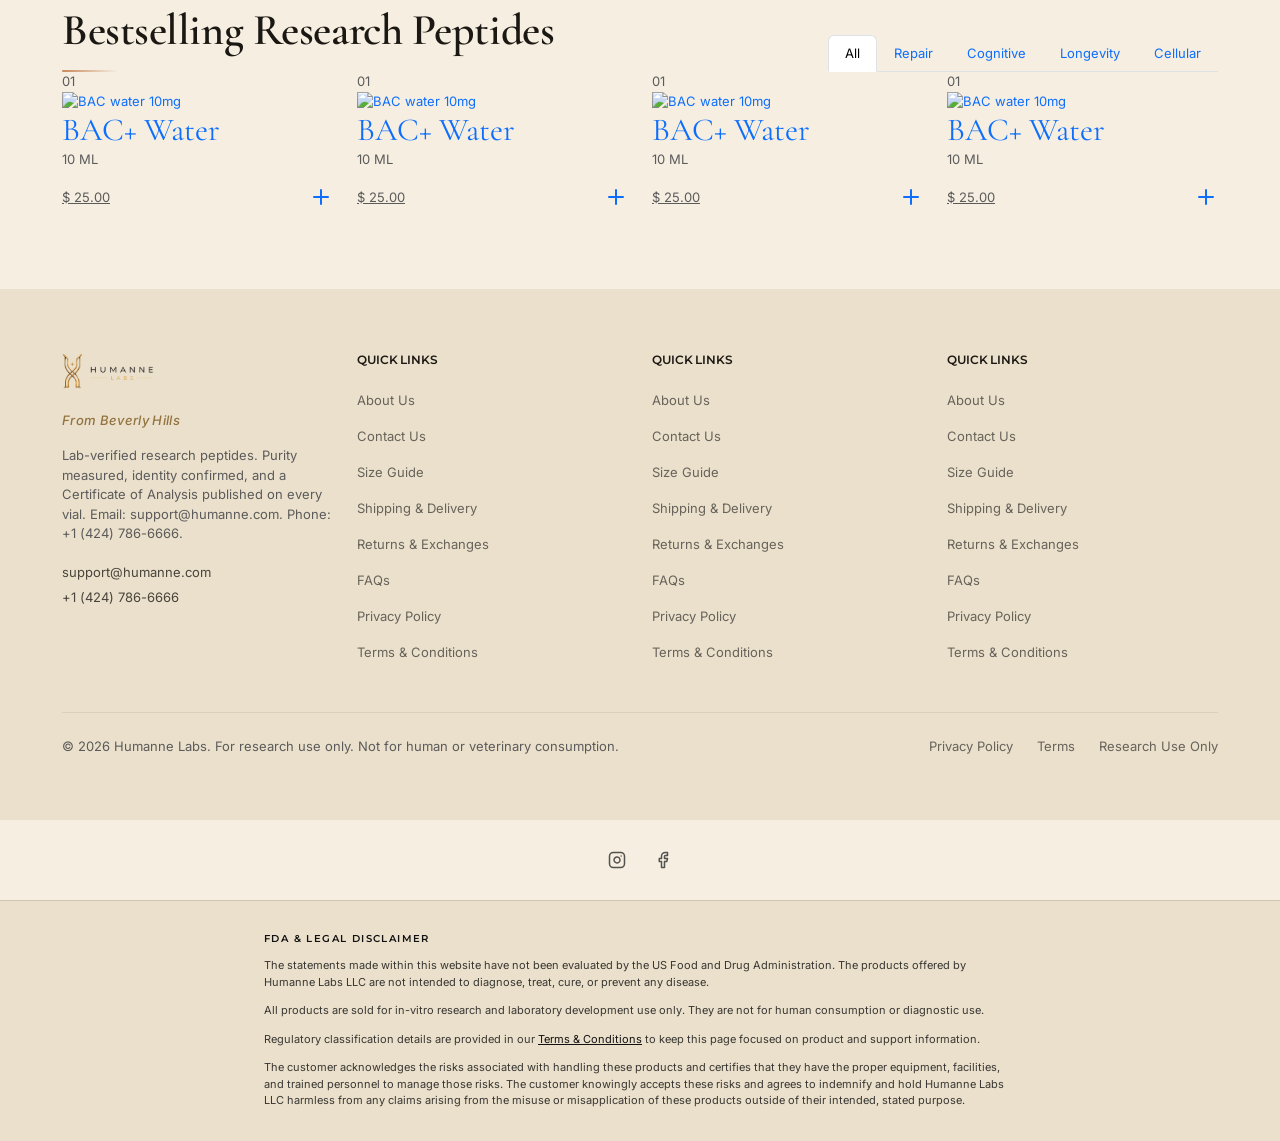
==== commit a3881323: "Add product section with resource features and bestsellers" ====
--- a/index.html
+++ b/index.html
@@ -290,6 +290,689 @@
               </div>
             </div>
           </div>
+          <div class="col-lg-12">
+            <ul class="labs__resources-feature">
+              <li>Research use only</li>
+              <li>Not for Human Consumption</li>
+              <li>For Laboratory Research Only</li>
+            </ul>
+          </div>
+        </div>
+      </div>
+    </section>
+    <section class="labs__products py-20">
+      <div class="container">
+        <div class="row">
+          <div class="col-lg-12">
+            <div class="labs__products-top d-flex align-items-end justify-content-between">
+              <div class="labs__heading">
+                <h6>Most Ordered in the USA</h6>
+                <h2>Bestselling Research Peptides</h2>
+                <span class="labs__rule on"></span>
+              </div>
+              <ul class="nav nav-tabs labs__products-nav" id="productTab" role="tablist">
+                <li class="nav-item" role="presentation">
+                  <button class="nav-link labs__shine active" id="product-tab-1" data-bs-toggle="tab" data-bs-target="#product-tab-1-pane" type="button" role="tab" aria-controls="product-tab-1-pane" aria-selected="true">All</button>
+                </li>
+                <li class="nav-item" role="presentation">
+                  <button class="nav-link labs__shine" id="product-tab-2" data-bs-toggle="tab" data-bs-target="#product-tab-2-pane" type="button" role="tab" aria-controls="product-tab-2-pane" aria-selected="false">Repair</button>
+                </li>
+                <li class="nav-item" role="presentation">
+                  <button class="nav-link labs__shine" id="product-tab-3" data-bs-toggle="tab" data-bs-target="#product-tab-3-pane" type="button" role="tab" aria-controls="product-tab-3-pane" aria-selected="false">Cognitive</button>
+                </li>
+                <li class="nav-item" role="presentation">
+                  <button class="nav-link labs__shine" id="product-tab-4" data-bs-toggle="tab" data-bs-target="#product-tab-4-pane" type="button" role="tab" aria-controls="product-tab-4-pane" aria-selected="false">Longevity</button>
+                </li>
+                <li class="nav-item" role="presentation">
+                  <button class="nav-link labs__shine" id="product-tab-5" data-bs-toggle="tab" data-bs-target="#product-tab-5-pane" type="button" role="tab" aria-controls="product-tab-5-pane" aria-selected="false">Cellular</button>
+                </li>
+              </ul>
+            </div>
+          </div>
+          <div class="col-lg-12">
+            <div class="tab-content labs__products-content" id="productTabContent">
+              <div class="tab-pane fade show active" id="product-tab-1-pane" role="tabpanel" aria-labelledby="product-tab-1" tabindex="0">
+                <div class="row">
+                  <div class="col-lg-3">
+                    <div class="labs__product-single">
+                      <span class="pro-num">01</span>
+                      <a href="#" class="labs__media">
+                        <div class="labs__img">
+                          <img src="./assets/images/BAC-water-10mg.png" alt="BAC water 10mg">
+                        </div>
+                      </a>
+                      <div class="labs__content">
+                        <a href="#" class="labs__title">
+                          <h4>BAC+ Water</h4>
+                        </a>
+                        <span class="volume">10 ML</span>
+                        <div class="labs__product-bottom d-flex align-items-center justify-content-between">
+                          <div class="labs__product-price price">
+                            <ins>
+                              <span class="woocommerce-Price-amount amount">
+                                <bdi>
+                                  <span class="woocommerce-Price-currencySymbol" translate="no">$</span>
+                                  25.00
+                                </bdi>
+                              </span>
+                            </ins>
+                          </div>
+                          <a href="#" class="labs__btn-round" role="button">
+                            <span class="icon"><svg xmlns="http://www.w3.org/2000/svg" width="24" height="24" viewBox="0 0 24 24" fill="none" stroke="currentColor" stroke-width="2" stroke-linecap="round" stroke-linejoin="round" class="lucide lucide-plus h-4 w-4"><path d="M5 12h14"></path><path d="M12 5v14"></path></svg></span>
+                          </a>
+                        </div>
+                      </div>
+                    </div>
+                  </div>
+                  <div class="col-lg-3">
+                    <div class="labs__product-single">
+                      <span class="pro-num">01</span>
+                      <a href="#" class="labs__media">
+                        <div class="labs__img">
+                          <img src="./assets/images/BAC-water-10mg.png" alt="BAC water 10mg">
+                        </div>
+                      </a>
+                      <div class="labs__content">
+                        <a href="#" class="labs__title">
+                          <h4>BAC+ Water</h4>
+                        </a>
+                        <span class="volume">10 ML</span>
+                        <div class="labs__product-bottom d-flex align-items-center justify-content-between">
+                          <div class="labs__product-price price">
+                            <ins>
+                              <span class="woocommerce-Price-amount amount">
+                                <bdi>
+                                  <span class="woocommerce-Price-currencySymbol" translate="no">$</span>
+                                  25.00
+                                </bdi>
+                              </span>
+                            </ins>
+                          </div>
+                          <a href="#" class="labs__btn-round" role="button">
+                            <span class="icon"><svg xmlns="http://www.w3.org/2000/svg" width="24" height="24" viewBox="0 0 24 24" fill="none" stroke="currentColor" stroke-width="2" stroke-linecap="round" stroke-linejoin="round" class="lucide lucide-plus h-4 w-4"><path d="M5 12h14"></path><path d="M12 5v14"></path></svg></span>
+                          </a>
+                        </div>
+                      </div>
+                    </div>
+                  </div>
+                  <div class="col-lg-3">
+                    <div class="labs__product-single">
+                      <span class="pro-num">01</span>
+                      <a href="#" class="labs__media">
+                        <div class="labs__img">
+                          <img src="./assets/images/BAC-water-10mg.png" alt="BAC water 10mg">
+                        </div>
+                      </a>
+                      <div class="labs__content">
+                        <a href="#" class="labs__title">
+                          <h4>BAC+ Water</h4>
+                        </a>
+                        <span class="volume">10 ML</span>
+                        <div class="labs__product-bottom d-flex align-items-center justify-content-between">
+                          <div class="labs__product-price price">
+                            <ins>
+                              <span class="woocommerce-Price-amount amount">
+                                <bdi>
+                                  <span class="woocommerce-Price-currencySymbol" translate="no">$</span>
+                                  25.00
+                                </bdi>
+                              </span>
+                            </ins>
+                          </div>
+                          <a href="#" class="labs__btn-round" role="button">
+                            <span class="icon"><svg xmlns="http://www.w3.org/2000/svg" width="24" height="24" viewBox="0 0 24 24" fill="none" stroke="currentColor" stroke-width="2" stroke-linecap="round" stroke-linejoin="round" class="lucide lucide-plus h-4 w-4"><path d="M5 12h14"></path><path d="M12 5v14"></path></svg></span>
+                          </a>
+                        </div>
+                      </div>
+                    </div>
+                  </div>
+                  <div class="col-lg-3">
+                    <div class="labs__product-single">
+                      <span class="pro-num">01</span>
+                      <a href="#" class="labs__media">
+                        <div class="labs__img">
+                          <img src="./assets/images/BAC-water-10mg.png" alt="BAC water 10mg">
+                        </div>
+                      </a>
+                      <div class="labs__content">
+                        <a href="#" class="labs__title">
+                          <h4>BAC+ Water</h4>
+                        </a>
+                        <span class="volume">10 ML</span>
+                        <div class="labs__product-bottom d-flex align-items-center justify-content-between">
+                          <div class="labs__product-price price">
+                            <ins>
+                              <span class="woocommerce-Price-amount amount">
+                                <bdi>
+                                  <span class="woocommerce-Price-currencySymbol" translate="no">$</span>
+                                  25.00
+                                </bdi>
+                              </span>
+                            </ins>
+                          </div>
+                          <a href="#" class="labs__btn-round" role="button">
+                            <span class="icon"><svg xmlns="http://www.w3.org/2000/svg" width="24" height="24" viewBox="0 0 24 24" fill="none" stroke="currentColor" stroke-width="2" stroke-linecap="round" stroke-linejoin="round" class="lucide lucide-plus h-4 w-4"><path d="M5 12h14"></path><path d="M12 5v14"></path></svg></span>
+                          </a>
+                        </div>
+                      </div>
+                    </div>
+                  </div>
+                </div>
+              </div>
+              <div class="tab-pane fade" id="product-tab-2-pane" role="tabpanel" aria-labelledby="product-tab-2" tabindex="0">
+                <div class="row">
+                  <div class="col-lg-3">
+                    <div class="labs__product-single">
+                      <span class="pro-num">01</span>
+                      <a href="#" class="labs__media">
+                        <div class="labs__img">
+                          <img src="./assets/images/BAC-water-10mg.png" alt="BAC water 10mg">
+                        </div>
+                      </a>
+                      <div class="labs__content">
+                        <a href="#" class="labs__title">
+                          <h4>BAC+ Water</h4>
+                        </a>
+                        <span class="volume">10 ML</span>
+                        <div class="labs__product-bottom d-flex align-items-center justify-content-between">
+                          <div class="labs__product-price price">
+                            <ins>
+                              <span class="woocommerce-Price-amount amount">
+                                <bdi>
+                                  <span class="woocommerce-Price-currencySymbol" translate="no">$</span>
+                                  25.00
+                                </bdi>
+                              </span>
+                            </ins>
+                          </div>
+                          <a href="#" class="labs__btn-round" role="button">
+                            <span class="icon"><svg xmlns="http://www.w3.org/2000/svg" width="24" height="24" viewBox="0 0 24 24" fill="none" stroke="currentColor" stroke-width="2" stroke-linecap="round" stroke-linejoin="round" class="lucide lucide-plus h-4 w-4"><path d="M5 12h14"></path><path d="M12 5v14"></path></svg></span>
+                          </a>
+                        </div>
+                      </div>
+                    </div>
+                  </div>
+                  <div class="col-lg-3">
+                    <div class="labs__product-single">
+                      <span class="pro-num">01</span>
+                      <a href="#" class="labs__media">
+                        <div class="labs__img">
+                          <img src="./assets/images/BAC-water-10mg.png" alt="BAC water 10mg">
+                        </div>
+                      </a>
+                      <div class="labs__content">
+                        <a href="#" class="labs__title">
+                          <h4>BAC+ Water</h4>
+                        </a>
+                        <span class="volume">10 ML</span>
+                        <div class="labs__product-bottom d-flex align-items-center justify-content-between">
+                          <div class="labs__product-price price">
+                            <ins>
+                              <span class="woocommerce-Price-amount amount">
+                                <bdi>
+                                  <span class="woocommerce-Price-currencySymbol" translate="no">$</span>
+                                  25.00
+                                </bdi>
+                              </span>
+                            </ins>
+                          </div>
+                          <a href="#" class="labs__btn-round" role="button">
+                            <span class="icon"><svg xmlns="http://www.w3.org/2000/svg" width="24" height="24" viewBox="0 0 24 24" fill="none" stroke="currentColor" stroke-width="2" stroke-linecap="round" stroke-linejoin="round" class="lucide lucide-plus h-4 w-4"><path d="M5 12h14"></path><path d="M12 5v14"></path></svg></span>
+                          </a>
+                        </div>
+                      </div>
+                    </div>
+                  </div>
+                  <div class="col-lg-3">
+                    <div class="labs__product-single">
+                      <span class="pro-num">01</span>
+                      <a href="#" class="labs__media">
+                        <div class="labs__img">
+                          <img src="./assets/images/BAC-water-10mg.png" alt="BAC water 10mg">
+                        </div>
+                      </a>
+                      <div class="labs__content">
+                        <a href="#" class="labs__title">
+                          <h4>BAC+ Water</h4>
+                        </a>
+                        <span class="volume">10 ML</span>
+                        <div class="labs__product-bottom d-flex align-items-center justify-content-between">
+                          <div class="labs__product-price price">
+                            <ins>
+                              <span class="woocommerce-Price-amount amount">
+                                <bdi>
+                                  <span class="woocommerce-Price-currencySymbol" translate="no">$</span>
+                                  25.00
+                                </bdi>
+                              </span>
+                            </ins>
+                          </div>
+                          <a href="#" class="labs__btn-round" role="button">
+                            <span class="icon"><svg xmlns="http://www.w3.org/2000/svg" width="24" height="24" viewBox="0 0 24 24" fill="none" stroke="currentColor" stroke-width="2" stroke-linecap="round" stroke-linejoin="round" class="lucide lucide-plus h-4 w-4"><path d="M5 12h14"></path><path d="M12 5v14"></path></svg></span>
+                          </a>
+                        </div>
+                      </div>
+                    </div>
+                  </div>
+                  <div class="col-lg-3">
+                    <div class="labs__product-single">
+                      <span class="pro-num">01</span>
+                      <a href="#" class="labs__media">
+                        <div class="labs__img">
+                          <img src="./assets/images/BAC-water-10mg.png" alt="BAC water 10mg">
+                        </div>
+                      </a>
+                      <div class="labs__content">
+                        <a href="#" class="labs__title">
+                          <h4>BAC+ Water</h4>
+                        </a>
+                        <span class="volume">10 ML</span>
+                        <div class="labs__product-bottom d-flex align-items-center justify-content-between">
+                          <div class="labs__product-price price">
+                            <ins>
+                              <span class="woocommerce-Price-amount amount">
+                                <bdi>
+                                  <span class="woocommerce-Price-currencySymbol" translate="no">$</span>
+                                  25.00
+                                </bdi>
+                              </span>
+                            </ins>
+                          </div>
+                          <a href="#" class="labs__btn-round" role="button">
+                            <span class="icon"><svg xmlns="http://www.w3.org/2000/svg" width="24" height="24" viewBox="0 0 24 24" fill="none" stroke="currentColor" stroke-width="2" stroke-linecap="round" stroke-linejoin="round" class="lucide lucide-plus h-4 w-4"><path d="M5 12h14"></path><path d="M12 5v14"></path></svg></span>
+                          </a>
+                        </div>
+                      </div>
+                    </div>
+                  </div>
+                </div>
+              </div>
+              <div class="tab-pane fade" id="product-tab-3-pane" role="tabpanel" aria-labelledby="product-tab-3" tabindex="0">
+                <div class="row">
+                  <div class="col-lg-3">
+                    <div class="labs__product-single">
+                      <span class="pro-num">01</span>
+                      <a href="#" class="labs__media">
+                        <div class="labs__img">
+                          <img src="./assets/images/BAC-water-10mg.png" alt="BAC water 10mg">
+                        </div>
+                      </a>
+                      <div class="labs__content">
+                        <a href="#" class="labs__title">
+                          <h4>BAC+ Water</h4>
+                        </a>
+                        <span class="volume">10 ML</span>
+                        <div class="labs__product-bottom d-flex align-items-center justify-content-between">
+                          <div class="labs__product-price price">
+                            <ins>
+                              <span class="woocommerce-Price-amount amount">
+                                <bdi>
+                                  <span class="woocommerce-Price-currencySymbol" translate="no">$</span>
+                                  25.00
+                                </bdi>
+                              </span>
+                            </ins>
+                          </div>
+                          <a href="#" class="labs__btn-round" role="button">
+                            <span class="icon"><svg xmlns="http://www.w3.org/2000/svg" width="24" height="24" viewBox="0 0 24 24" fill="none" stroke="currentColor" stroke-width="2" stroke-linecap="round" stroke-linejoin="round" class="lucide lucide-plus h-4 w-4"><path d="M5 12h14"></path><path d="M12 5v14"></path></svg></span>
+                          </a>
+                        </div>
+                      </div>
+                    </div>
+                  </div>
+                  <div class="col-lg-3">
+                    <div class="labs__product-single">
+                      <span class="pro-num">01</span>
+                      <a href="#" class="labs__media">
+                        <div class="labs__img">
+                          <img src="./assets/images/BAC-water-10mg.png" alt="BAC water 10mg">
+                        </div>
+                      </a>
+                      <div class="labs__content">
+                        <a href="#" class="labs__title">
+                          <h4>BAC+ Water</h4>
+                        </a>
+                        <span class="volume">10 ML</span>
+                        <div class="labs__product-bottom d-flex align-items-center justify-content-between">
+                          <div class="labs__product-price price">
+                            <ins>
+                              <span class="woocommerce-Price-amount amount">
+                                <bdi>
+                                  <span class="woocommerce-Price-currencySymbol" translate="no">$</span>
+                                  25.00
+                                </bdi>
+                              </span>
+                            </ins>
+                          </div>
+                          <a href="#" class="labs__btn-round" role="button">
+                            <span class="icon"><svg xmlns="http://www.w3.org/2000/svg" width="24" height="24" viewBox="0 0 24 24" fill="none" stroke="currentColor" stroke-width="2" stroke-linecap="round" stroke-linejoin="round" class="lucide lucide-plus h-4 w-4"><path d="M5 12h14"></path><path d="M12 5v14"></path></svg></span>
+                          </a>
+                        </div>
+                      </div>
+                    </div>
+                  </div>
+                  <div class="col-lg-3">
+                    <div class="labs__product-single">
+                      <span class="pro-num">01</span>
+                      <a href="#" class="labs__media">
+                        <div class="labs__img">
+                          <img src="./assets/images/BAC-water-10mg.png" alt="BAC water 10mg">
+                        </div>
+                      </a>
+                      <div class="labs__content">
+                        <a href="#" class="labs__title">
+                          <h4>BAC+ Water</h4>
+                        </a>
+                        <span class="volume">10 ML</span>
+                        <div class="labs__product-bottom d-flex align-items-center justify-content-between">
+                          <div class="labs__product-price price">
+                            <ins>
+                              <span class="woocommerce-Price-amount amount">
+                                <bdi>
+                                  <span class="woocommerce-Price-currencySymbol" translate="no">$</span>
+                                  25.00
+                                </bdi>
+                              </span>
+                            </ins>
+                          </div>
+                          <a href="#" class="labs__btn-round" role="button">
+                            <span class="icon"><svg xmlns="http://www.w3.org/2000/svg" width="24" height="24" viewBox="0 0 24 24" fill="none" stroke="currentColor" stroke-width="2" stroke-linecap="round" stroke-linejoin="round" class="lucide lucide-plus h-4 w-4"><path d="M5 12h14"></path><path d="M12 5v14"></path></svg></span>
+                          </a>
+                        </div>
+                      </div>
+                    </div>
+                  </div>
+                  <div class="col-lg-3">
+                    <div class="labs__product-single">
+                      <span class="pro-num">01</span>
+                      <a href="#" class="labs__media">
+                        <div class="labs__img">
+                          <img src="./assets/images/BAC-water-10mg.png" alt="BAC water 10mg">
+                        </div>
+                      </a>
+                      <div class="labs__content">
+                        <a href="#" class="labs__title">
+                          <h4>BAC+ Water</h4>
+                        </a>
+                        <span class="volume">10 ML</span>
+                        <div class="labs__product-bottom d-flex align-items-center justify-content-between">
+                          <div class="labs__product-price price">
+                            <ins>
+                              <span class="woocommerce-Price-amount amount">
+                                <bdi>
+                                  <span class="woocommerce-Price-currencySymbol" translate="no">$</span>
+                                  25.00
+                                </bdi>
+                              </span>
+                            </ins>
+                          </div>
+                          <a href="#" class="labs__btn-round" role="button">
+                            <span class="icon"><svg xmlns="http://www.w3.org/2000/svg" width="24" height="24" viewBox="0 0 24 24" fill="none" stroke="currentColor" stroke-width="2" stroke-linecap="round" stroke-linejoin="round" class="lucide lucide-plus h-4 w-4"><path d="M5 12h14"></path><path d="M12 5v14"></path></svg></span>
+                          </a>
+                        </div>
+                      </div>
+                    </div>
+                  </div>
+                </div>
+              </div>
+              <div class="tab-pane fade" id="product-tab-4-pane" role="tabpanel" aria-labelledby="product-tab-4" tabindex="0">
+                <div class="row">
+                  <div class="col-lg-3">
+                    <div class="labs__product-single">
+                      <span class="pro-num">01</span>
+                      <a href="#" class="labs__media">
+                        <div class="labs__img">
+                          <img src="./assets/images/BAC-water-10mg.png" alt="BAC water 10mg">
+                        </div>
+                      </a>
+                      <div class="labs__content">
+                        <a href="#" class="labs__title">
+                          <h4>BAC+ Water</h4>
+                        </a>
+                        <span class="volume">10 ML</span>
+                        <div class="labs__product-bottom d-flex align-items-center justify-content-between">
+                          <div class="labs__product-price price">
+                            <ins>
+                              <span class="woocommerce-Price-amount amount">
+                                <bdi>
+                                  <span class="woocommerce-Price-currencySymbol" translate="no">$</span>
+                                  25.00
+                                </bdi>
+                              </span>
+                            </ins>
+                          </div>
+                          <a href="#" class="labs__btn-round" role="button">
+                            <span class="icon"><svg xmlns="http://www.w3.org/2000/svg" width="24" height="24" viewBox="0 0 24 24" fill="none" stroke="currentColor" stroke-width="2" stroke-linecap="round" stroke-linejoin="round" class="lucide lucide-plus h-4 w-4"><path d="M5 12h14"></path><path d="M12 5v14"></path></svg></span>
+                          </a>
+                        </div>
+                      </div>
+                    </div>
+                  </div>
+                  <div class="col-lg-3">
+                    <div class="labs__product-single">
+                      <span class="pro-num">01</span>
+                      <a href="#" class="labs__media">
+                        <div class="labs__img">
+                          <img src="./assets/images/BAC-water-10mg.png" alt="BAC water 10mg">
+                        </div>
+                      </a>
+                      <div class="labs__content">
+                        <a href="#" class="labs__title">
+                          <h4>BAC+ Water</h4>
+                        </a>
+                        <span class="volume">10 ML</span>
+                        <div class="labs__product-bottom d-flex align-items-center justify-content-between">
+                          <div class="labs__product-price price">
+                            <ins>
+                              <span class="woocommerce-Price-amount amount">
+                                <bdi>
+                                  <span class="woocommerce-Price-currencySymbol" translate="no">$</span>
+                                  25.00
+                                </bdi>
+                              </span>
+                            </ins>
+                          </div>
+                          <a href="#" class="labs__btn-round" role="button">
+                            <span class="icon"><svg xmlns="http://www.w3.org/2000/svg" width="24" height="24" viewBox="0 0 24 24" fill="none" stroke="currentColor" stroke-width="2" stroke-linecap="round" stroke-linejoin="round" class="lucide lucide-plus h-4 w-4"><path d="M5 12h14"></path><path d="M12 5v14"></path></svg></span>
+                          </a>
+                        </div>
+                      </div>
+                    </div>
+                  </div>
+                  <div class="col-lg-3">
+                    <div class="labs__product-single">
+                      <span class="pro-num">01</span>
+                      <a href="#" class="labs__media">
+                        <div class="labs__img">
+                          <img src="./assets/images/BAC-water-10mg.png" alt="BAC water 10mg">
+                        </div>
+                      </a>
+                      <div class="labs__content">
+                        <a href="#" class="labs__title">
+                          <h4>BAC+ Water</h4>
+                        </a>
+                        <span class="volume">10 ML</span>
+                        <div class="labs__product-bottom d-flex align-items-center justify-content-between">
+                          <div class="labs__product-price price">
+                            <ins>
+                              <span class="woocommerce-Price-amount amount">
+                                <bdi>
+                                  <span class="woocommerce-Price-currencySymbol" translate="no">$</span>
+                                  25.00
+                                </bdi>
+                              </span>
+                            </ins>
+                          </div>
+                          <a href="#" class="labs__btn-round" role="button">
+                            <span class="icon"><svg xmlns="http://www.w3.org/2000/svg" width="24" height="24" viewBox="0 0 24 24" fill="none" stroke="currentColor" stroke-width="2" stroke-linecap="round" stroke-linejoin="round" class="lucide lucide-plus h-4 w-4"><path d="M5 12h14"></path><path d="M12 5v14"></path></svg></span>
+                          </a>
+                        </div>
+                      </div>
+                    </div>
+                  </div>
+                  <div class="col-lg-3">
+                    <div class="labs__product-single">
+                      <span class="pro-num">01</span>
+                      <a href="#" class="labs__media">
+                        <div class="labs__img">
+                          <img src="./assets/images/BAC-water-10mg.png" alt="BAC water 10mg">
+                        </div>
+                      </a>
+                      <div class="labs__content">
+                        <a href="#" class="labs__title">
+                          <h4>BAC+ Water</h4>
+                        </a>
+                        <span class="volume">10 ML</span>
+                        <div class="labs__product-bottom d-flex align-items-center justify-content-between">
+                          <div class="labs__product-price price">
+                            <ins>
+                              <span class="woocommerce-Price-amount amount">
+                                <bdi>
+                                  <span class="woocommerce-Price-currencySymbol" translate="no">$</span>
+                                  25.00
+                                </bdi>
+                              </span>
+                            </ins>
+                          </div>
+                          <a href="#" class="labs__btn-round" role="button">
+                            <span class="icon"><svg xmlns="http://www.w3.org/2000/svg" width="24" height="24" viewBox="0 0 24 24" fill="none" stroke="currentColor" stroke-width="2" stroke-linecap="round" stroke-linejoin="round" class="lucide lucide-plus h-4 w-4"><path d="M5 12h14"></path><path d="M12 5v14"></path></svg></span>
+                          </a>
+                        </div>
+                      </div>
+                    </div>
+                  </div>
+                </div>
+              </div>
+              <div class="tab-pane fade" id="product-tab-5-pane" role="tabpanel" aria-labelledby="product-tab-5" tabindex="0">
+                <div class="row">
+                  <div class="col-lg-3">
+                    <div class="labs__product-single">
+                      <span class="pro-num">01</span>
+                      <a href="#" class="labs__media">
+                        <div class="labs__img">
+                          <img src="./assets/images/BAC-water-10mg.png" alt="BAC water 10mg">
+                        </div>
+                      </a>
+                      <div class="labs__content">
+                        <a href="#" class="labs__title">
+                          <h4>BAC+ Water</h4>
+                        </a>
+                        <span class="volume">10 ML</span>
+                        <div class="labs__product-bottom d-flex align-items-center justify-content-between">
+                          <div class="labs__product-price price">
+                            <ins>
+                              <span class="woocommerce-Price-amount amount">
+                                <bdi>
+                                  <span class="woocommerce-Price-currencySymbol" translate="no">$</span>
+                                  25.00
+                                </bdi>
+                              </span>
+                            </ins>
+                          </div>
+                          <a href="#" class="labs__btn-round" role="button">
+                            <span class="icon"><svg xmlns="http://www.w3.org/2000/svg" width="24" height="24" viewBox="0 0 24 24" fill="none" stroke="currentColor" stroke-width="2" stroke-linecap="round" stroke-linejoin="round" class="lucide lucide-plus h-4 w-4"><path d="M5 12h14"></path><path d="M12 5v14"></path></svg></span>
+                          </a>
+                        </div>
+                      </div>
+                    </div>
+                  </div>
+                  <div class="col-lg-3">
+                    <div class="labs__product-single">
+                      <span class="pro-num">01</span>
+                      <a href="#" class="labs__media">
+                        <div class="labs__img">
+                          <img src="./assets/images/BAC-water-10mg.png" alt="BAC water 10mg">
+                        </div>
+                      </a>
+                      <div class="labs__content">
+                        <a href="#" class="labs__title">
+                          <h4>BAC+ Water</h4>
+                        </a>
+                        <span class="volume">10 ML</span>
+                        <div class="labs__product-bottom d-flex align-items-center justify-content-between">
+                          <div class="labs__product-price price">
+                            <ins>
+                              <span class="woocommerce-Price-amount amount">
+                                <bdi>
+                                  <span class="woocommerce-Price-currencySymbol" translate="no">$</span>
+                                  25.00
+                                </bdi>
+                              </span>
+                            </ins>
+                          </div>
+                          <a href="#" class="labs__btn-round" role="button">
+                            <span class="icon"><svg xmlns="http://www.w3.org/2000/svg" width="24" height="24" viewBox="0 0 24 24" fill="none" stroke="currentColor" stroke-width="2" stroke-linecap="round" stroke-linejoin="round" class="lucide lucide-plus h-4 w-4"><path d="M5 12h14"></path><path d="M12 5v14"></path></svg></span>
+                          </a>
+                        </div>
+                      </div>
+                    </div>
+                  </div>
+                  <div class="col-lg-3">
+                    <div class="labs__product-single">
+                      <span class="pro-num">01</span>
+                      <a href="#" class="labs__media">
+                        <div class="labs__img">
+                          <img src="./assets/images/BAC-water-10mg.png" alt="BAC water 10mg">
+                        </div>
+                      </a>
+                      <div class="labs__content">
+                        <a href="#" class="labs__title">
+                          <h4>BAC+ Water</h4>
+                        </a>
+                        <span class="volume">10 ML</span>
+                        <div class="labs__product-bottom d-flex align-items-center justify-content-between">
+                          <div class="labs__product-price price">
+                            <ins>
+                              <span class="woocommerce-Price-amount amount">
+                                <bdi>
+                                  <span class="woocommerce-Price-currencySymbol" translate="no">$</span>
+                                  25.00
+                                </bdi>
+                              </span>
+                            </ins>
+                          </div>
+                          <a href="#" class="labs__btn-round" role="button">
+                            <span class="icon"><svg xmlns="http://www.w3.org/2000/svg" width="24" height="24" viewBox="0 0 24 24" fill="none" stroke="currentColor" stroke-width="2" stroke-linecap="round" stroke-linejoin="round" class="lucide lucide-plus h-4 w-4"><path d="M5 12h14"></path><path d="M12 5v14"></path></svg></span>
+                          </a>
+                        </div>
+                      </div>
+                    </div>
+                  </div>
+                  <div class="col-lg-3">
+                    <div class="labs__product-single">
+                      <span class="pro-num">01</span>
+                      <a href="#" class="labs__media">
+                        <div class="labs__img">
+                          <img src="./assets/images/BAC-water-10mg.png" alt="BAC water 10mg">
+                        </div>
+                      </a>
+                      <div class="labs__content">
+                        <a href="#" class="labs__title">
+                          <h4>BAC+ Water</h4>
+                        </a>
+                        <span class="volume">10 ML</span>
+                        <div class="labs__product-bottom d-flex align-items-center justify-content-between">
+                          <div class="labs__product-price price">
+                            <ins>
+                              <span class="woocommerce-Price-amount amount">
+                                <bdi>
+                                  <span class="woocommerce-Price-currencySymbol" translate="no">$</span>
+                                  25.00
+                                </bdi>
+                              </span>
+                            </ins>
+                          </div>
+                          <a href="#" class="labs__btn-round" role="button">
+                            <span class="icon"><svg xmlns="http://www.w3.org/2000/svg" width="24" height="24" viewBox="0 0 24 24" fill="none" stroke="currentColor" stroke-width="2" stroke-linecap="round" stroke-linejoin="round" class="lucide lucide-plus h-4 w-4"><path d="M5 12h14"></path><path d="M12 5v14"></path></svg></span>
+                          </a>
+                        </div>
+                      </div>
+                    </div>
+                  </div>
+                </div>
+              </div>
+            </div>
+          </div>
         </div>
       </div>
     </section>
--- a/assets/css/custom.css
+++ b/assets/css/custom.css
@@ -315,7 +315,11 @@
 .labs__resources-wrap {
   margin-top: 3rem;
 }
-
+.labs__resources .labs__heading p {
+  font-size: 15px;
+  color: rgba(var(--clr-theme-muted), 1);
+  margin-top: 1rem;
+}
 /* footer */
 .labs__footer {
   position: relative;
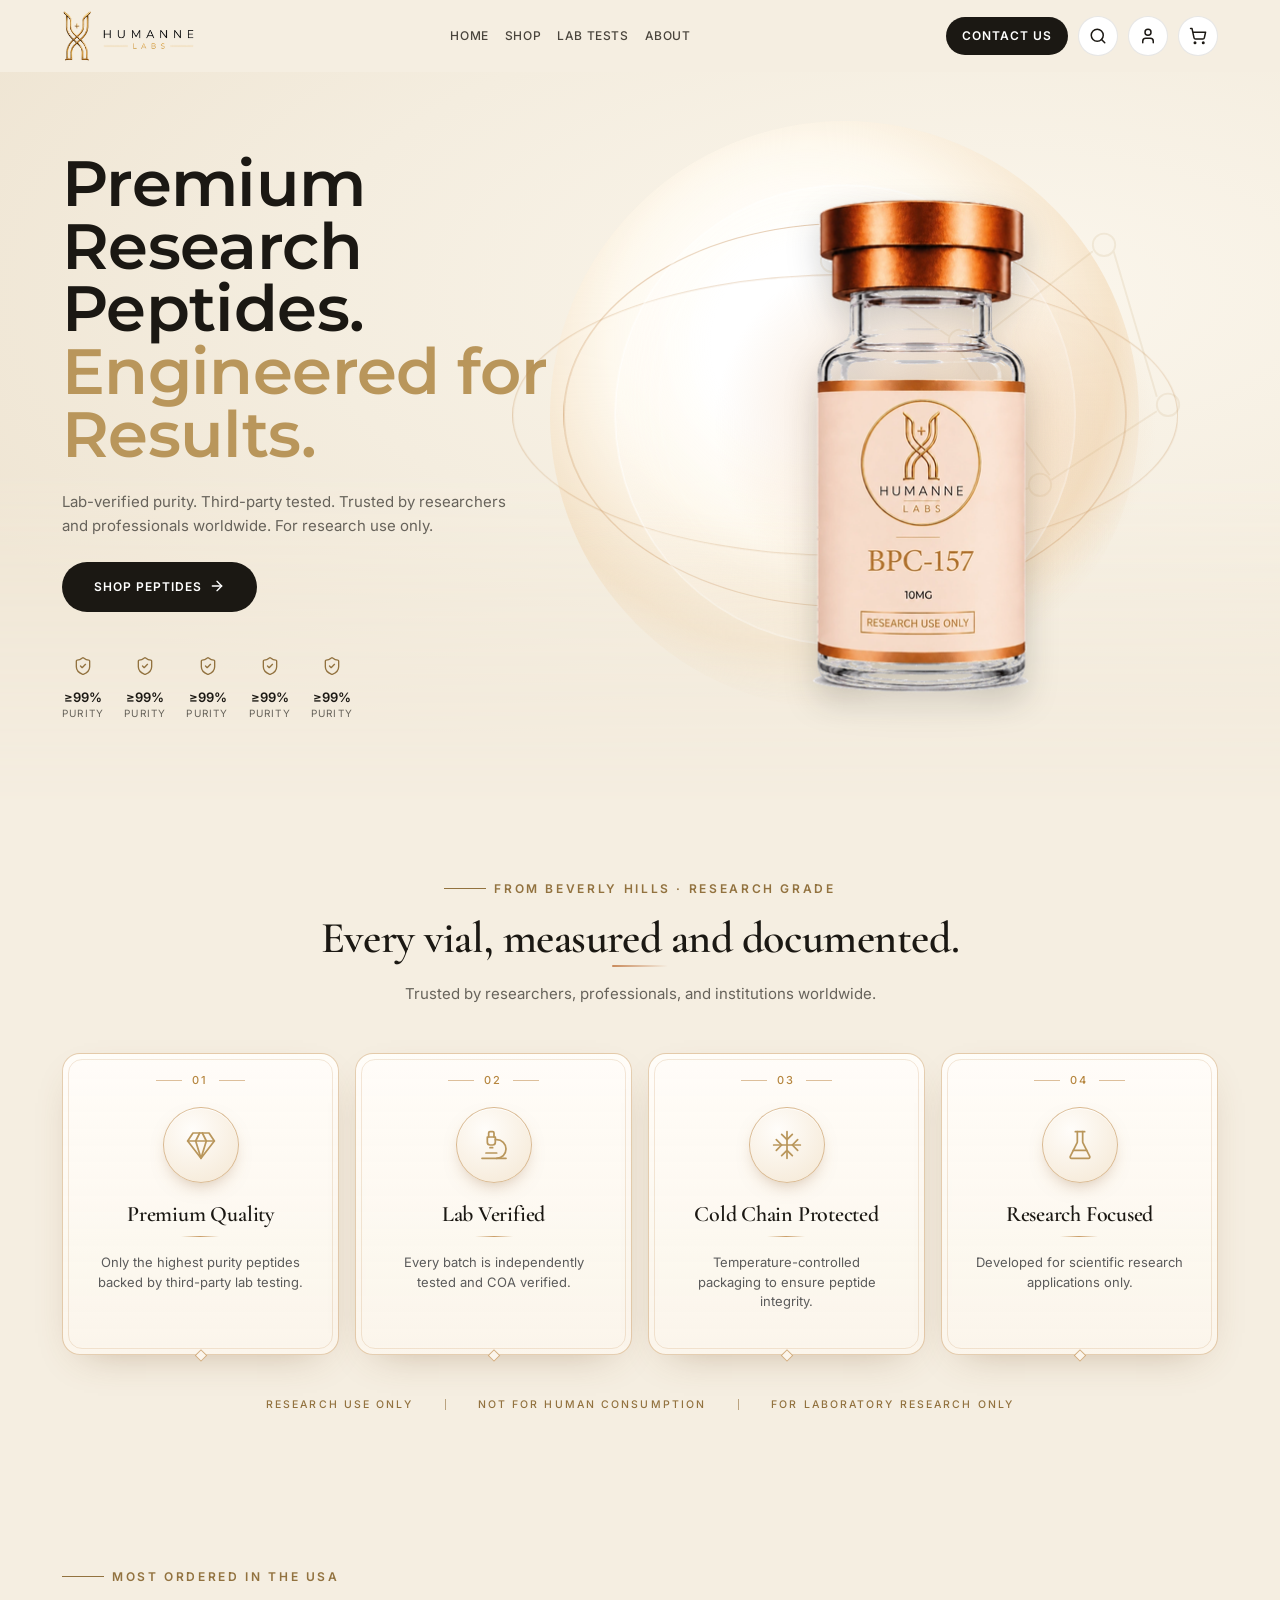
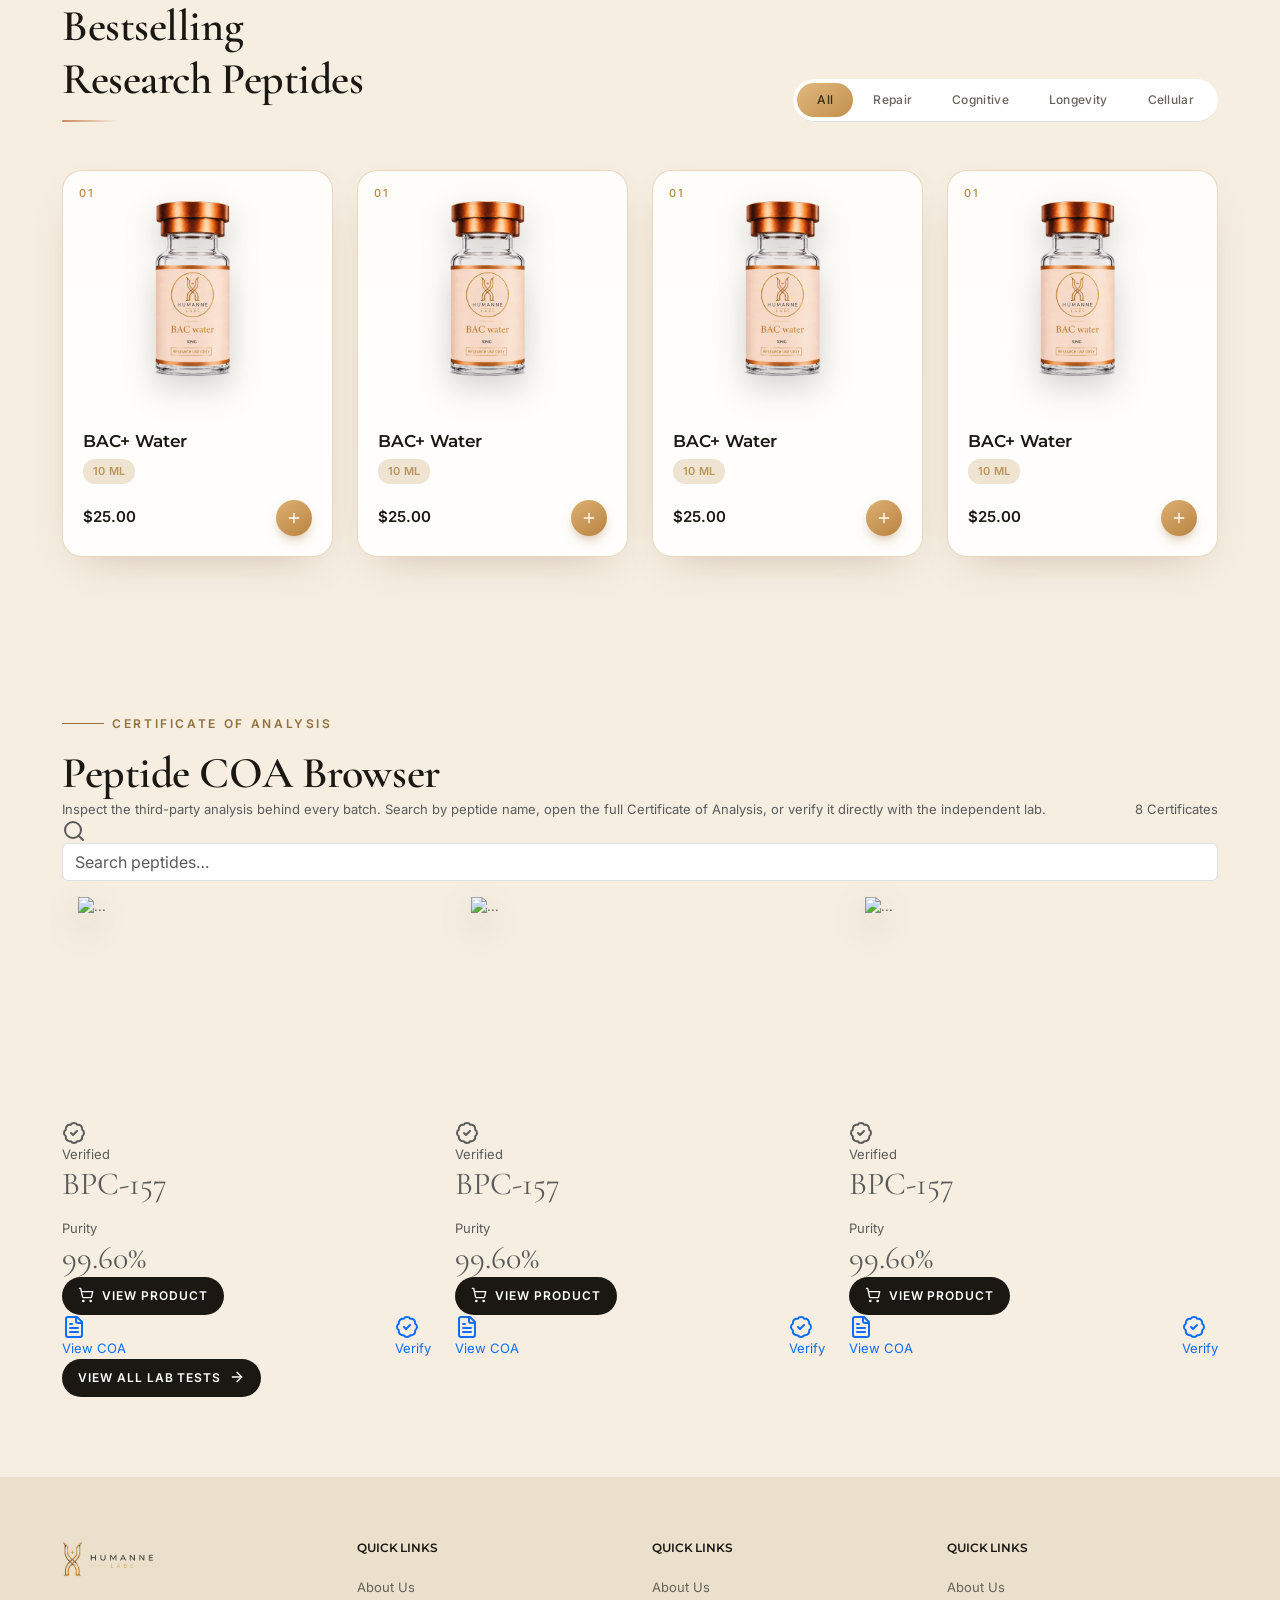
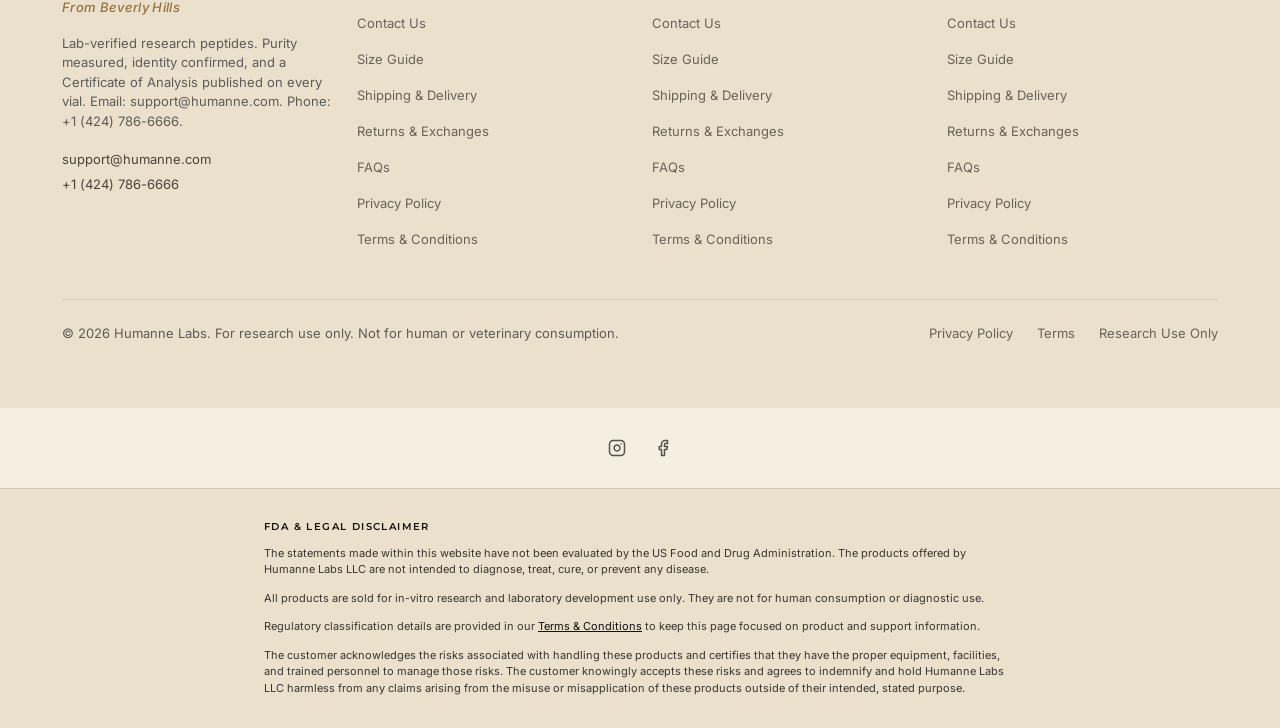
==== commit 00a30926: "Add Certificate of Analysis section with search functionality and product details" ====
--- a/index.html
+++ b/index.html
@@ -975,6 +975,158 @@
           </div>
         </div>
       </div>
+    </section> 
+    <section class="labs__certificate py-20">
+      <div class="container">
+        <div class="row">
+          <div class="col-lg-12">
+            <div class="labs__certificate-top d-flex align-items-end justify-content-between">
+              <div class="labs__heading">
+                <h6>Certificate of Analysis</h6>
+                <h2>Peptide COA Browser</h2>
+                <p>Inspect the third-party analysis behind every batch. Search by peptide name, open the full Certificate of Analysis, or verify it directly with the independent lab.</p>
+              </div>
+              <span class="cert-num">8 Certificates</span>
+            </div>
+            <form class="labs__search" role="search">
+              <div class="icon">
+                <svg xmlns="http://www.w3.org/2000/svg" width="24" height="24" viewBox="0 0 24 24" fill="none" stroke="currentColor" stroke-width="2" stroke-linecap="round" stroke-linejoin="round" class="lucide lucide-search absolute left-4 top-1/2 h-4 w-4 -translate-y-1/2 text-humanne-muted"><circle cx="11" cy="11" r="8"></circle><path d="m21 21-4.3-4.3"></path></svg>
+              </div>
+              <input class="form-control" type="search" placeholder="Search peptides…" aria-label="Search">
+            </form>
+          </div>
+          <div class="col-lg-12">
+            <div class="labs__certificate-wrap">
+              <div class="row">
+                <div class="col-lg-4">
+                  <div class="labs__certificate-single">
+                    <div class="labs__media">
+                      <div class="labs__img">
+                        <img src="./assets/images/certificate-placeholder.svg" alt="...">
+                      </div>
+                      <span class="badge-verified">
+                        <svg xmlns="http://www.w3.org/2000/svg" width="24" height="24" viewBox="0 0 24 24" fill="none" stroke="currentColor" stroke-width="2" stroke-linecap="round" stroke-linejoin="round" class="lucide lucide-badge-check h-3 w-3"><path d="M3.85 8.62a4 4 0 0 1 4.78-4.77 4 4 0 0 1 6.74 0 4 4 0 0 1 4.78 4.78 4 4 0 0 1 0 6.74 4 4 0 0 1-4.77 4.78 4 4 0 0 1-6.75 0 4 4 0 0 1-4.78-4.77 4 4 0 0 1 0-6.76Z"></path><path d="m9 12 2 2 4-4"></path></svg>
+                        Verified
+                      </span>
+                    </div>
+                    <div class="labs__content">
+                      <h4>BPC-157</h4>
+                      <div class="labs__purity">
+                        <span>Purity</span>
+                        <h4>99.60%</h4>
+                      </div>
+                    </div>
+                    <div class="labs__btn-wrap">
+                      <a href="javascript:void(0)" class="labs__btn labs__shine" role="button">
+                        <span class="icon">
+                          <svg xmlns="http://www.w3.org/2000/svg" width="24" height="24" viewBox="0 0 24 24" fill="none" stroke="currentColor" stroke-width="2" stroke-linecap="round" stroke-linejoin="round" class="lucide lucide-shopping-cart h-3.5 w-3.5"><circle cx="8" cy="21" r="1"></circle><circle cx="19" cy="21" r="1"></circle><path d="M2.05 2.05h2l2.66 12.42a2 2 0 0 0 2 1.58h9.78a2 2 0 0 0 1.95-1.57l1.65-7.43H5.12"></path></svg>
+                        </span>
+                        View Product
+                      </a>
+                    </div>
+                    <div class="labs__certificate-bottom d-flex align-items-center justify-content-between">
+                      <a class="labs__certificate-link" href="#">
+                        <svg xmlns="http://www.w3.org/2000/svg" width="24" height="24" viewBox="0 0 24 24" fill="none" stroke="currentColor" stroke-width="2" stroke-linecap="round" stroke-linejoin="round" class="lucide lucide-file-text h-3.5 w-3.5"><path d="M15 2H6a2 2 0 0 0-2 2v16a2 2 0 0 0 2 2h12a2 2 0 0 0 2-2V7Z"></path><path d="M14 2v4a2 2 0 0 0 2 2h4"></path><path d="M10 9H8"></path><path d="M16 13H8"></path><path d="M16 17H8"></path></svg>
+                        View COA
+                      </a>
+                      <a class="labs__certificate-link" href="#">
+                        <svg xmlns="http://www.w3.org/2000/svg" width="24" height="24" viewBox="0 0 24 24" fill="none" stroke="currentColor" stroke-width="2" stroke-linecap="round" stroke-linejoin="round" class="lucide lucide-badge-check h-3.5 w-3.5"><path d="M3.85 8.62a4 4 0 0 1 4.78-4.77 4 4 0 0 1 6.74 0 4 4 0 0 1 4.78 4.78 4 4 0 0 1 0 6.74 4 4 0 0 1-4.77 4.78 4 4 0 0 1-6.75 0 4 4 0 0 1-4.78-4.77 4 4 0 0 1 0-6.76Z"></path><path d="m9 12 2 2 4-4"></path></svg> 
+                        Verify
+                      </a>
+                    </div>
+                  </div>
+                </div>
+                <div class="col-lg-4">
+                  <div class="labs__certificate-single">
+                    <div class="labs__media">
+                      <div class="labs__img">
+                        <img src="./assets/images/certificate-placeholder.svg" alt="...">
+                      </div>
+                      <span class="badge-verified">
+                        <svg xmlns="http://www.w3.org/2000/svg" width="24" height="24" viewBox="0 0 24 24" fill="none" stroke="currentColor" stroke-width="2" stroke-linecap="round" stroke-linejoin="round" class="lucide lucide-badge-check h-3 w-3"><path d="M3.85 8.62a4 4 0 0 1 4.78-4.77 4 4 0 0 1 6.74 0 4 4 0 0 1 4.78 4.78 4 4 0 0 1 0 6.74 4 4 0 0 1-4.77 4.78 4 4 0 0 1-6.75 0 4 4 0 0 1-4.78-4.77 4 4 0 0 1 0-6.76Z"></path><path d="m9 12 2 2 4-4"></path></svg>
+                        Verified
+                      </span>
+                    </div>
+                    <div class="labs__content">
+                      <h4>BPC-157</h4>
+                      <div class="labs__purity">
+                        <span>Purity</span>
+                        <h4>99.60%</h4>
+                      </div>
+                    </div>
+                    <div class="labs__btn-wrap">
+                      <a href="javascript:void(0)" class="labs__btn labs__shine" role="button">
+                        <span class="icon">
+                          <svg xmlns="http://www.w3.org/2000/svg" width="24" height="24" viewBox="0 0 24 24" fill="none" stroke="currentColor" stroke-width="2" stroke-linecap="round" stroke-linejoin="round" class="lucide lucide-shopping-cart h-3.5 w-3.5"><circle cx="8" cy="21" r="1"></circle><circle cx="19" cy="21" r="1"></circle><path d="M2.05 2.05h2l2.66 12.42a2 2 0 0 0 2 1.58h9.78a2 2 0 0 0 1.95-1.57l1.65-7.43H5.12"></path></svg>
+                        </span>
+                        View Product
+                      </a>
+                    </div>
+                    <div class="labs__certificate-bottom d-flex align-items-center justify-content-between">
+                      <a class="labs__certificate-link" href="#">
+                        <svg xmlns="http://www.w3.org/2000/svg" width="24" height="24" viewBox="0 0 24 24" fill="none" stroke="currentColor" stroke-width="2" stroke-linecap="round" stroke-linejoin="round" class="lucide lucide-file-text h-3.5 w-3.5"><path d="M15 2H6a2 2 0 0 0-2 2v16a2 2 0 0 0 2 2h12a2 2 0 0 0 2-2V7Z"></path><path d="M14 2v4a2 2 0 0 0 2 2h4"></path><path d="M10 9H8"></path><path d="M16 13H8"></path><path d="M16 17H8"></path></svg>
+                        View COA
+                      </a>
+                      <a class="labs__certificate-link" href="#">
+                        <svg xmlns="http://www.w3.org/2000/svg" width="24" height="24" viewBox="0 0 24 24" fill="none" stroke="currentColor" stroke-width="2" stroke-linecap="round" stroke-linejoin="round" class="lucide lucide-badge-check h-3.5 w-3.5"><path d="M3.85 8.62a4 4 0 0 1 4.78-4.77 4 4 0 0 1 6.74 0 4 4 0 0 1 4.78 4.78 4 4 0 0 1 0 6.74 4 4 0 0 1-4.77 4.78 4 4 0 0 1-6.75 0 4 4 0 0 1-4.78-4.77 4 4 0 0 1 0-6.76Z"></path><path d="m9 12 2 2 4-4"></path></svg> 
+                        Verify
+                      </a>
+                    </div>
+                  </div>
+                </div>
+                <div class="col-lg-4">
+                  <div class="labs__certificate-single">
+                    <div class="labs__media">
+                      <div class="labs__img">
+                        <img src="./assets/images/certificate-placeholder.svg" alt="...">
+                      </div>
+                      <span class="badge-verified">
+                        <svg xmlns="http://www.w3.org/2000/svg" width="24" height="24" viewBox="0 0 24 24" fill="none" stroke="currentColor" stroke-width="2" stroke-linecap="round" stroke-linejoin="round" class="lucide lucide-badge-check h-3 w-3"><path d="M3.85 8.62a4 4 0 0 1 4.78-4.77 4 4 0 0 1 6.74 0 4 4 0 0 1 4.78 4.78 4 4 0 0 1 0 6.74 4 4 0 0 1-4.77 4.78 4 4 0 0 1-6.75 0 4 4 0 0 1-4.78-4.77 4 4 0 0 1 0-6.76Z"></path><path d="m9 12 2 2 4-4"></path></svg>
+                        Verified
+                      </span>
+                    </div>
+                    <div class="labs__content">
+                      <h4>BPC-157</h4>
+                      <div class="labs__purity">
+                        <span>Purity</span>
+                        <h4>99.60%</h4>
+                      </div>
+                    </div>
+                    <div class="labs__btn-wrap">
+                      <a href="javascript:void(0)" class="labs__btn labs__shine" role="button">
+                        <span class="icon">
+                          <svg xmlns="http://www.w3.org/2000/svg" width="24" height="24" viewBox="0 0 24 24" fill="none" stroke="currentColor" stroke-width="2" stroke-linecap="round" stroke-linejoin="round" class="lucide lucide-shopping-cart h-3.5 w-3.5"><circle cx="8" cy="21" r="1"></circle><circle cx="19" cy="21" r="1"></circle><path d="M2.05 2.05h2l2.66 12.42a2 2 0 0 0 2 1.58h9.78a2 2 0 0 0 1.95-1.57l1.65-7.43H5.12"></path></svg>
+                        </span>
+                        View Product
+                      </a>
+                    </div>
+                    <div class="labs__certificate-bottom d-flex align-items-center justify-content-between">
+                      <a class="labs__certificate-link" href="#">
+                        <svg xmlns="http://www.w3.org/2000/svg" width="24" height="24" viewBox="0 0 24 24" fill="none" stroke="currentColor" stroke-width="2" stroke-linecap="round" stroke-linejoin="round" class="lucide lucide-file-text h-3.5 w-3.5"><path d="M15 2H6a2 2 0 0 0-2 2v16a2 2 0 0 0 2 2h12a2 2 0 0 0 2-2V7Z"></path><path d="M14 2v4a2 2 0 0 0 2 2h4"></path><path d="M10 9H8"></path><path d="M16 13H8"></path><path d="M16 17H8"></path></svg>
+                        View COA
+                      </a>
+                      <a class="labs__certificate-link" href="#">
+                        <svg xmlns="http://www.w3.org/2000/svg" width="24" height="24" viewBox="0 0 24 24" fill="none" stroke="currentColor" stroke-width="2" stroke-linecap="round" stroke-linejoin="round" class="lucide lucide-badge-check h-3.5 w-3.5"><path d="M3.85 8.62a4 4 0 0 1 4.78-4.77 4 4 0 0 1 6.74 0 4 4 0 0 1 4.78 4.78 4 4 0 0 1 0 6.74 4 4 0 0 1-4.77 4.78 4 4 0 0 1-6.75 0 4 4 0 0 1-4.78-4.77 4 4 0 0 1 0-6.76Z"></path><path d="m9 12 2 2 4-4"></path></svg> 
+                        Verify
+                      </a>
+                    </div>
+                  </div>
+                </div>
+                <div class="col-lg-12">
+                  <div class="labs__btn-wrap">
+                    <a href="javascript:void(0)" class="labs__btn labs__btn-white labs__shine" role="button">
+                      View All Lab Tests
+                      <span class="icon">
+                        <svg xmlns="http://www.w3.org/2000/svg" width="24" height="24" viewBox="0 0 24 24" fill="none" stroke="currentColor" stroke-width="2" stroke-linecap="round" stroke-linejoin="round"><path d="M5 12h14"></path><path d="m12 5 7 7-7 7"></path></svg>
+                      </span>
+                    </a>
+                  </div>
+                </div>
+              </div>
+            </div>
+          </div>
+        </div>
+      </div>
     </section>
     
   </main>
--- a/assets/css/custom.css
+++ b/assets/css/custom.css
@@ -320,6 +320,127 @@
   color: rgba(var(--clr-theme-muted), 1);
   margin-top: 1rem;
 }
+.labs__resources-feature {
+  display: flex;
+  justify-content: center;
+  margin-top: 44px;
+}
+.labs__resources-feature li {
+  color: rgba(var(--clr-theme-gold-deep), 1);
+  letter-spacing: .2em;
+  font-size: 10.5px;
+  line-height: 11px;
+  font-weight: 500;
+text-transform: uppercase;
+}
+.labs__resources-feature li + li {
+  margin-left: 2rem;
+  padding-left: 2rem;
+  border-left: 1px solid rgba(var(--clr-theme-gold-deep), 0.6);
+}
+/* product section */
+.labs__products-top .labs__heading {
+  max-width: 27%;
+}
+.labs__products-nav {
+  padding: 0.25rem;
+  background-color: var(--clr-theme-white);
+  border-radius: 50px;
+  width: fit-content;
+}
+.labs__products-nav .nav-item .nav-link {
+  color: rgba(var(--clr-theme-muted));
+  font-size: 12px;
+  letter-spacing: .025em;
+  font-weight: 500;
+  padding: .5rem 1.25rem;
+  border: none;
+  transition: transform .18s ease;
+}
+.labs__products-nav .nav-item .nav-link.active {
+  background: linear-gradient(145deg,#e0b87e,#c1904c);
+  color: #3a2a12;
+  letter-spacing: .025em;
+  border-radius: 50px;
+  border-width: 0;
+  border-color: rgba(var(--clr-theme-border), 1);
+  margin-bottom: unset;
+}
+.labs__products-nav .nav-item .nav-link:active {
+  transform: scale(.97);
+}
+.labs__products-content {
+  margin-top: 3rem;
+}
+.labs__product-single {
+  border: 1px solid rgba(193,142,80,.34);
+  border-radius: 20px;
+  background: linear-gradient(180deg,#fffdfa,#fffefc);
+  box-shadow: 0 16px 42px -24px rgba(120,80,40,.42);
+  position: relative;
+}
+.labs__product-single .pro-num {
+  position: absolute;
+  left: 16px;
+  top: 14px;
+  z-index: 2;
+  font-size: 11px;
+  letter-spacing: .16em;
+  color: #b6863f;
+  font-weight: 500;
+}
+.labs__media .labs__img img {
+  filter: drop-shadow(rgba(26,23,18,.20) 0 13px 16px);
+  will-change: auto;
+  height: 100%;
+  width: 100%;
+  object-fit: contain;
+  padding: 1rem;
+}
+.labs__media .labs__img {
+  height: 240px;
+}
+.labs__product-single .labs__content {
+  padding: 1.25rem;
+}
+.labs__title h4 {
+  color: rgba(var(--clr-theme-ink), 1);
+  letter-spacing: -.01em;
+  font-family: var(--ff-heading);
+  font-weight: 600;
+  font-size: 17px;
+}
+.labs__product-single .labs__content .volume {
+  background-color: rgba(var(--clr-theme-gold-soft), 1);
+  color: rgba(var(--clr-theme-gold));
+  letter-spacing: .025em;
+  text-transform: uppercase;
+  font-weight: 600;
+  font-size: 11px;
+  padding: .25rem .625rem;
+  border-radius: 12px;
+  display: inline-block;
+  margin-top: .5rem;
+}
+.labs__product-price {
+  color: rgba(var(--clr-theme-ink));
+  font-weight: 600;
+  font-size: 15px;
+  text-decoration: none;
+}
+.labs__product-price ins {
+  text-decoration: unset;
+}
+.labs__product-price bdi {
+  display: inline-flex;
+}
+.labs__btn-round .icon {
+  width: 1rem;
+  height: 1rem;
+  display: inline-flex;
+  justify-content: center;
+  align-items: center;
+}
 /* footer */
 .labs__footer {
   position: relative;
--- a/assets/css/base.css
+++ b/assets/css/base.css
@@ -9,6 +9,7 @@
   --clr-theme-ink: 27, 24, 19;
   --clr-theme-gold: 185, 150, 91;
   --clr-theme-gold-deep: 146, 114, 63;
+  --clr-theme-gold-soft: 239, 227, 210;
   --clr-theme-muted: 103, 99, 91;
   --clr-theme-slate: 73, 68, 60;
   --clr-theme-muted-bg: 235, 224, 203;
@@ -260,6 +261,17 @@
 .labs__btn:hover {
   background-color: rgb(146, 114, 63);
 }
+.labs__btn-round {
+  background: linear-gradient(145deg,#dcb072,#b98341);
+  box-shadow: 0 6px 14px -6px rgba(150,100,45,.7);
+  color: #fffdf8;
+  width: 2.25rem;
+  display: inline-flex;
+  justify-content: center;
+  align-items: center;
+  height: 2.25rem;
+  border-radius: 50px;
+}
 .labs__shine:hover::after {
   animation: labsShine 1.3s ease-out;
 }
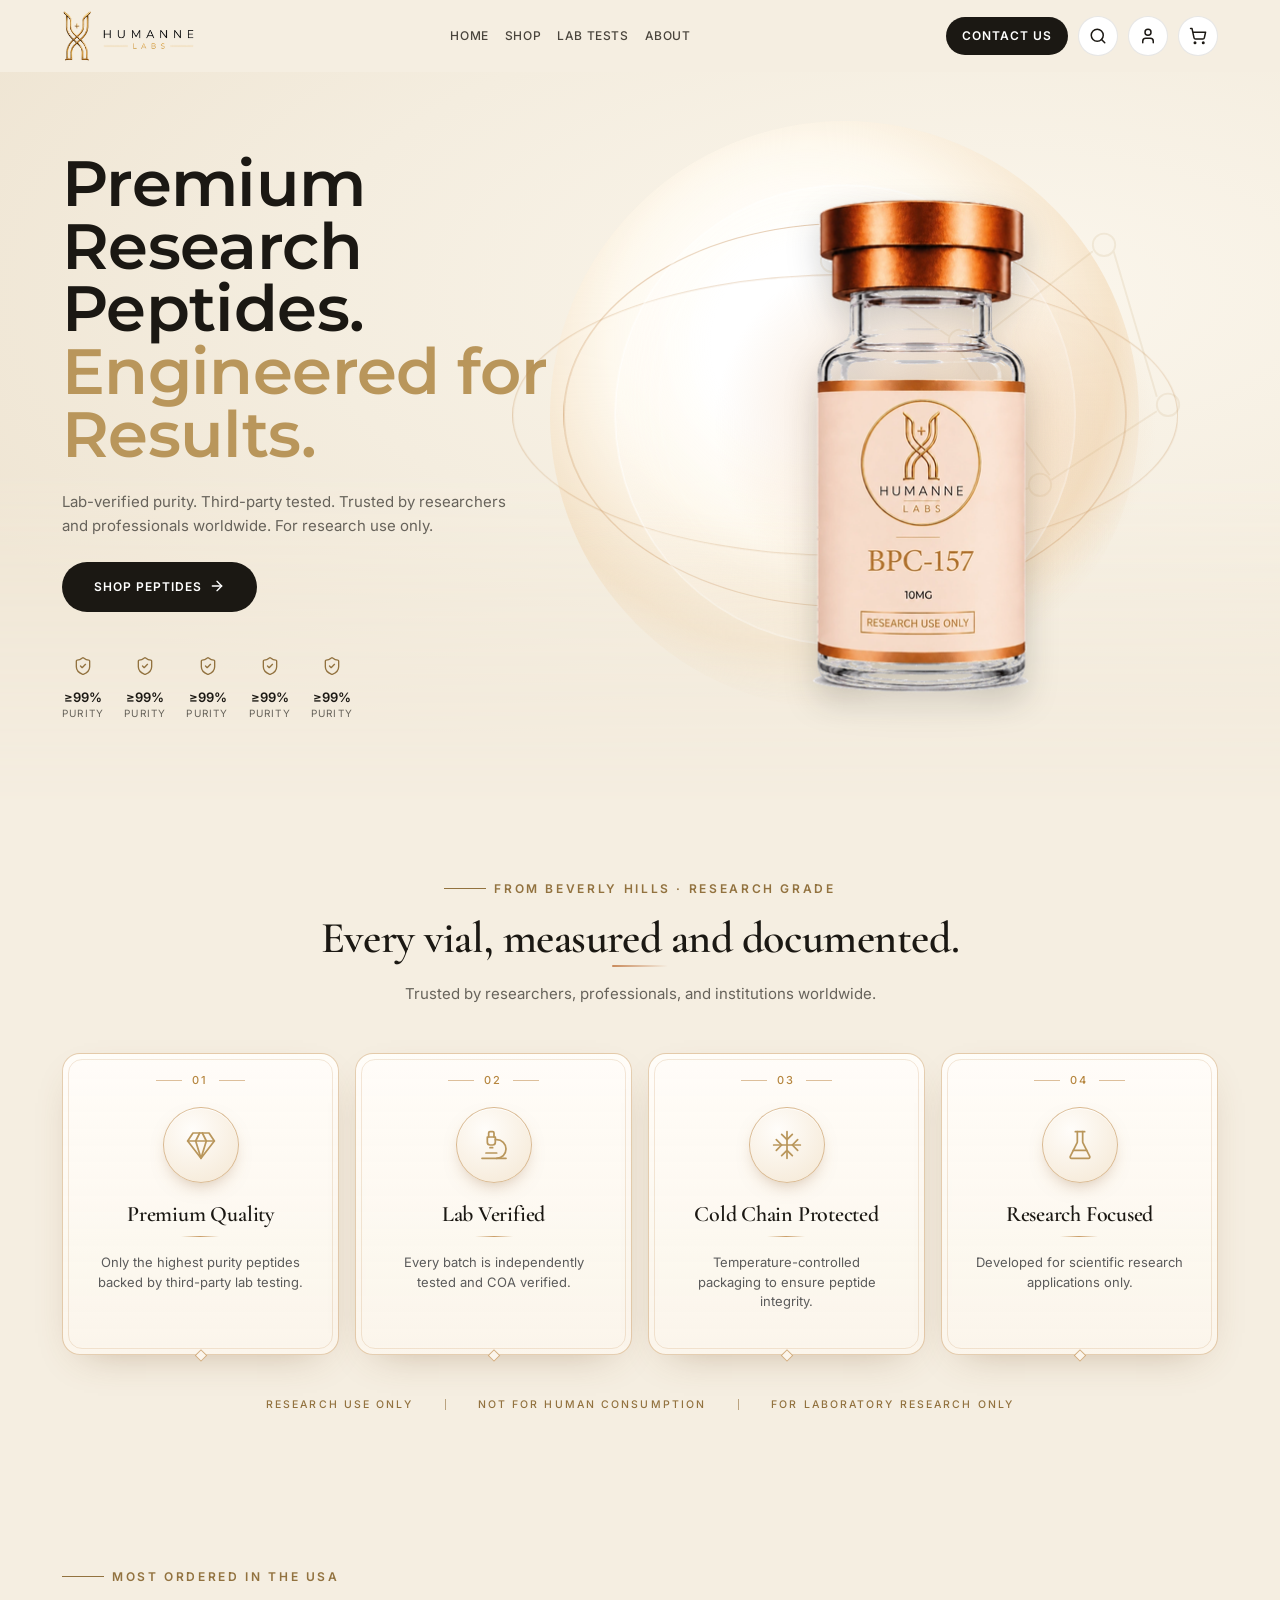
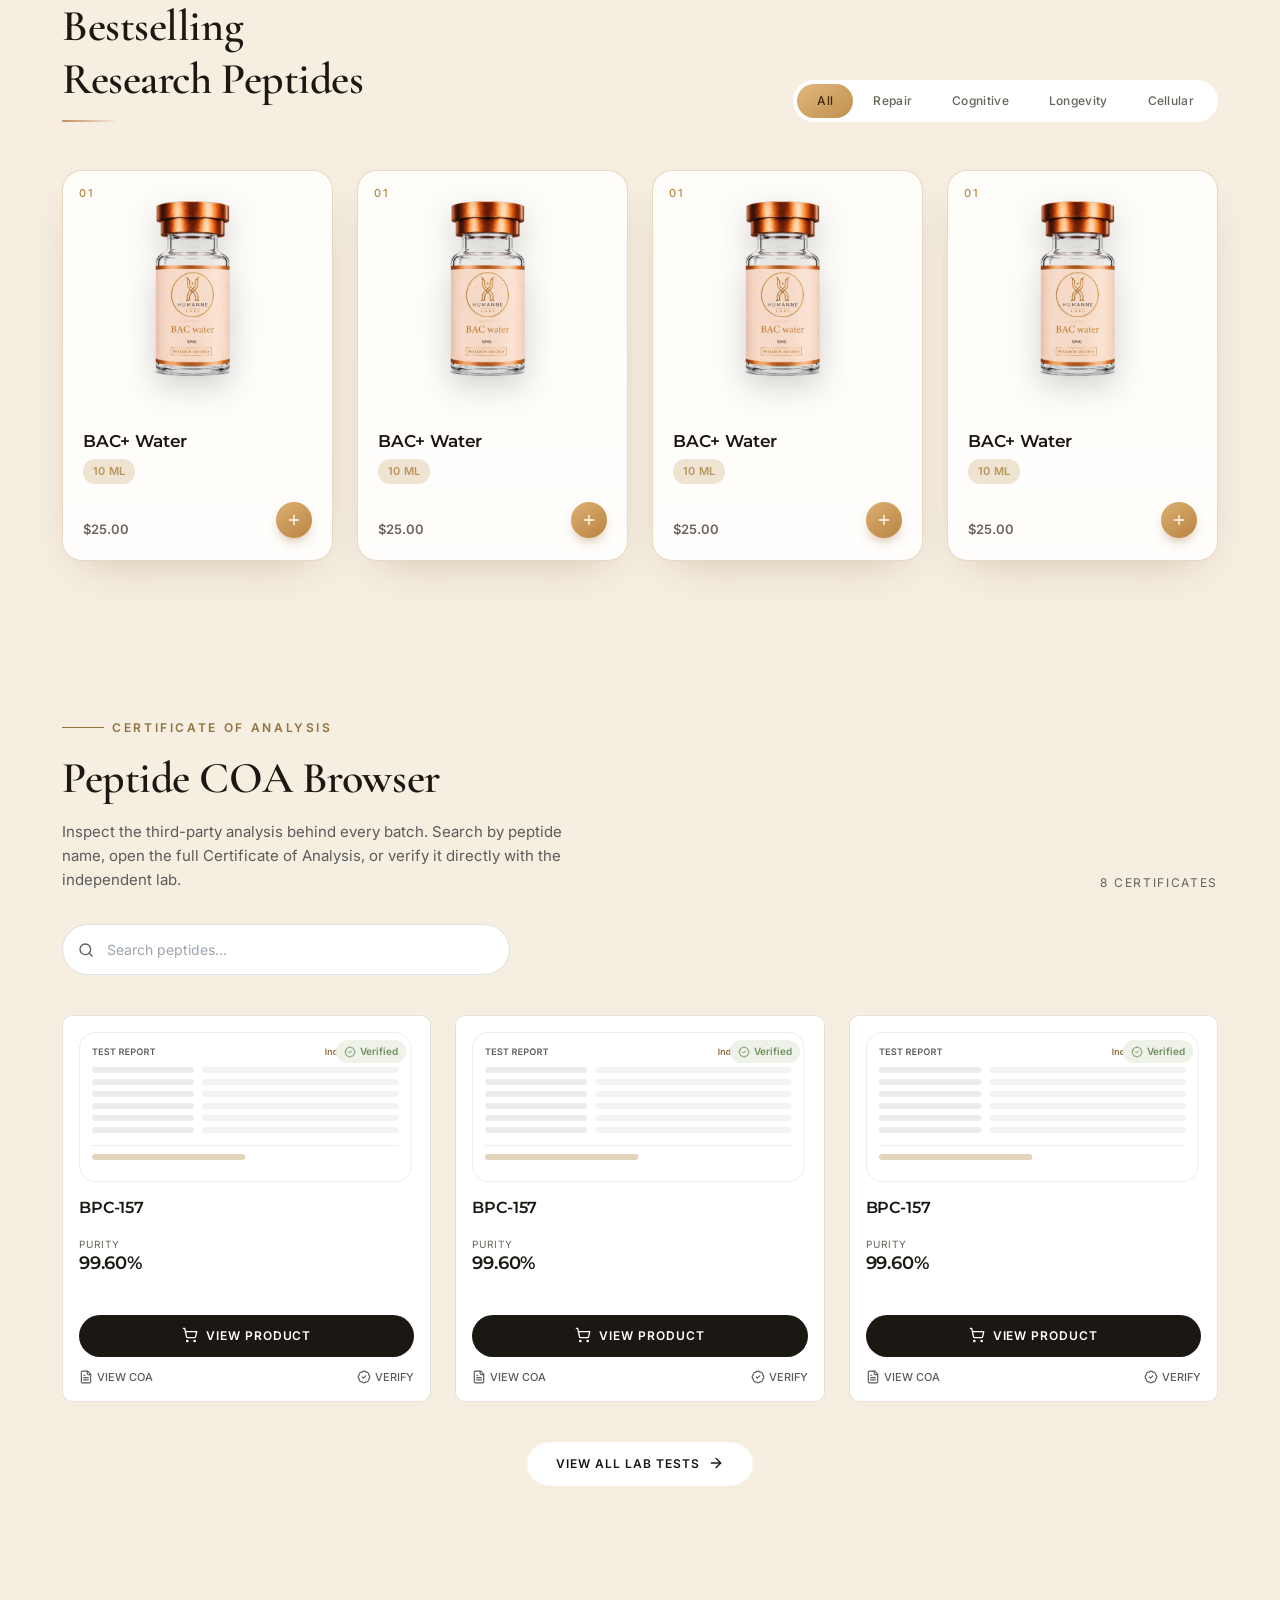
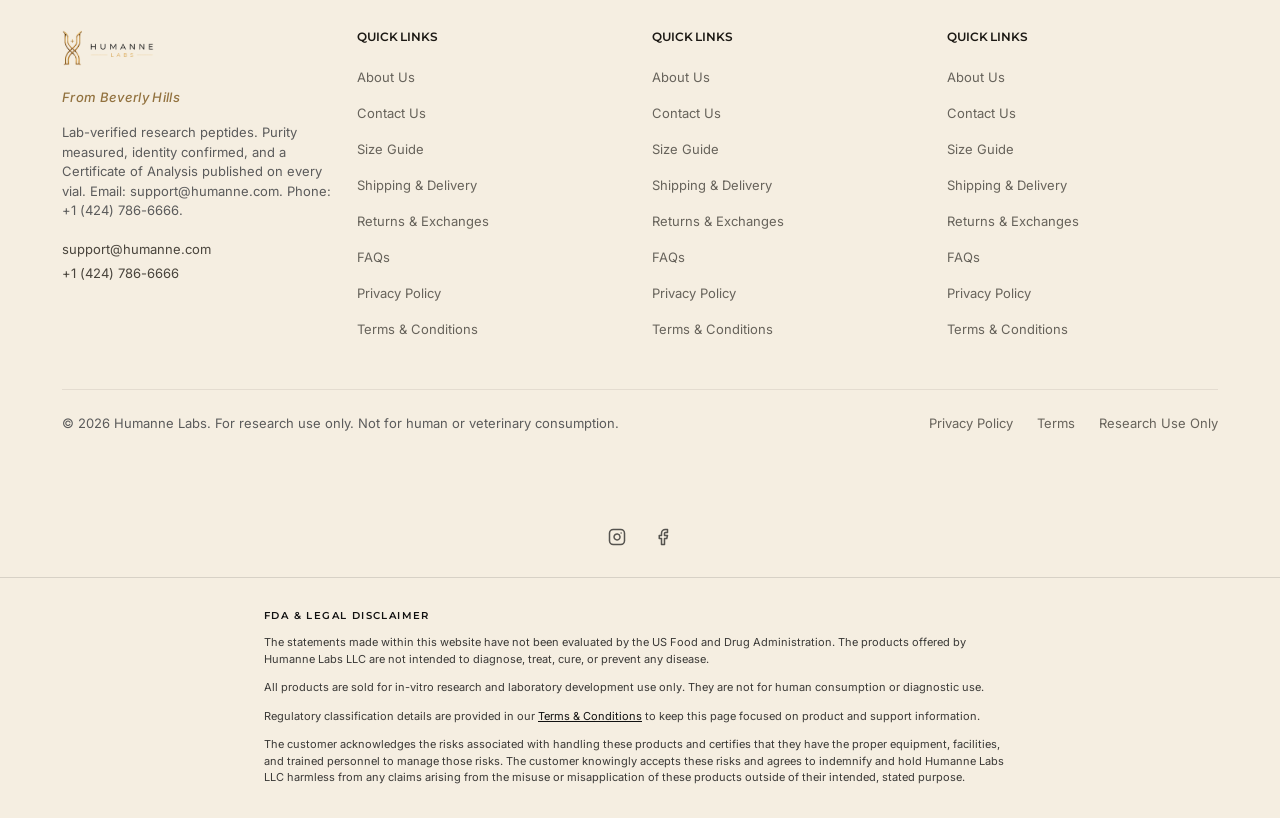
==== commit 76a29425: "Remove unnecessary whitespace from index.html and base.css" ====
--- a/index.html
+++ b/index.html
@@ -1128,7 +1128,6 @@
         </div>
       </div>
     </section>
-    
   </main>
   <footer class="labs__footer labs__bg-muted py-16">
     <div class="container">
--- a/assets/css/custom.css
+++ b/assets/css/custom.css
@@ -347,6 +347,7 @@
   background-color: var(--clr-theme-white);
   border-radius: 50px;
   width: fit-content;
+  border: none;
 }
 .labs__products-nav .nav-item .nav-link {
   color: rgba(var(--clr-theme-muted));
@@ -389,7 +390,7 @@
   color: #b6863f;
   font-weight: 500;
 }
-.labs__media .labs__img img {
+.labs__product-single .labs__media .labs__img img {
   filter: drop-shadow(rgba(26,23,18,.20) 0 13px 16px);
   will-change: auto;
   height: 100%;
@@ -397,7 +398,7 @@
   object-fit: contain;
   padding: 1rem;
 }
-.labs__media .labs__img {
+.labs__product-single .labs__media .labs__img {
   height: 240px;
 }
 .labs__product-single .labs__content {
@@ -441,6 +442,135 @@
   justify-content: center;
   align-items: center;
 }
+/* certificates */
+.labs__certificate-top .labs__heading {
+  max-width: 45%;
+}
+.labs__certificate .labs__heading p {
+  font-size: 15px;
+  margin-top: 1rem;
+  line-height: 24px;
+}
+.labs__certificate-single {
+  padding: 1rem;
+  background-color: var(--clr-theme-white);
+  border: 1px solid rgba(var(--clr-theme-border), 0.8);
+  border-radius: 10px;
+}
+.labs__certificate-single:hover {
+  box-shadow: 0 20px 46px -18px rgba(94,62,36,.34);
+}
+.labs__certificate-single .labs__media {
+  position: relative;
+}
+.labs__certificate-single .labs__content h4 {
+  color: rgba(var(--clr-theme-ink));
+  letter-spacing: -.01em;
+  font-family: var(--ff-heading);
+  font-weight: 600;
+  margin-top: 1rem;
+  font-size: 16px;
+}
+.labs__certificate-single .labs__purity h4 {
+  font-size: 18px;
+  margin: 0;
+}
+.labs__purity span {
+  color: rgba(var(--clr-theme-muted));
+  letter-spacing: .1em;
+  text-transform: uppercase;
+  font-size: 10px;
+  display: inline-flex;
+}
+.labs__certificate-single .labs__btn {
+gap: .5rem;
+  margin-top: 1rem;
+  width: 100%;
+  display: flex;
+  justify-content: center;
+}
+
+.labs__certificate-link {
+  gap: .25rem;
+  display: flex;
+  align-items: center;
+  color: inherit;
+  font-size: 11px;
+  font-weight: 500;
+  text-transform: uppercase;
+}
+.labs__certificate-link svg {
+  width: .875rem;
+  height: .875rem;
+}
+.labs__certificate-bottom {
+  margin-top: .75rem;
+}
+
+.badge-verified {
+  display: inline-flex;
+  position: absolute;
+  font-weight: 600;
+  font-size: 10px;
+  padding: .25rem .5rem;
+  align-items: center;
+  background-color: rgba(var(--clr-verified-bg), 1);
+  color: rgba(var(--clr-verified), 1);
+  gap: .25rem;
+  border-radius: 50px;
+  top: 0.5rem;
+  right: 0.5rem;
+}
+.badge-verified svg {
+  width: .75rem;
+  height: .75rem;
+}
+.labs__certificate-wrap {
+  margin-top: 2.5rem;
+}
+.labs__certificate-wrap .labs__btn-wrap {
+  margin-top: 2.5rem;
+  text-align: center;
+}
+.labs__certificate-wrap .labs__btn {
+  padding: .75rem 1.75rem;
+}
+
+.labs__search .form-control {
+  outline-offset: 2px;
+  outline: 2px solid #0000;
+  color: rgba(var(--clr-theme-ink), 1);
+  font-size: 14px;
+  padding-right: 1rem;
+  padding-left: 2.75rem;
+  padding-top: .875rem;
+  padding-bottom: .875rem;
+  border-radius: 50px;
+}
+.labs__search {
+  position: relative;
+  max-width: 28rem;
+  margin-top: 2rem;
+}
+.labs__search .icon {
+  position: absolute;
+  height: 1rem;
+  top: 50%;
+  left: 1rem;
+  transform: translateY(-50%);
+  width: 1rem;
+  display: inline-flex;
+  justify-content: center;
+  align-items: center;
+}
+.cert-num {
+  letter-spacing: .14em;
+  text-transform: uppercase;
+  font-size: 12px;
+  color: rgba(var(--clr-theme-muted), 1);
+  display: inline-block;
+}
+
 /* footer */
 .labs__footer {
   position: relative;
@@ -549,3 +679,509 @@
 .labs__disclaimer  .labs__content > * + * {
   margin-top: 12px;
 }
+
+
+/* shop page */
+.labs__shop {
+  background-color: rgba(var(--clr-cream-bg), 1);
+}
+.labs__shop .labs__heading p {
+  font-size: 15px;
+  margin-top: .75rem;
+  line-height: 24px;
+  max-width: 86%;
+}
+.labs__shop-top .labs__products-nav {
+  padding: 0;
+  background-color: unset;
+  gap: 0.5rem;
+}
+.labs__shop-top .labs__products-nav .nav-link {
+  border: 1px solid rgba(var(--clr-theme-ink), 0.12);
+  border-radius: 50px;
+  padding-top: .5rem;
+  padding-bottom: .5rem;
+  padding-left: 1rem;
+  padding-right: 1rem;
+}
+.labs__shop-top .labs__products-nav .nav-link.active {
+  background: rgba(var(--clr-theme-ink), 1);
+  color: var(--clr-theme-white) !important;
+}
+.labs__shop-top .labs__products-nav  .nav-link:hover {
+  color: rgba(var(--clr-theme-ink), 1);
+}
+.labs__shop-top .labs__search {
+  flex: 0 0 auto;
+  width: 16rem;
+}
+.labs__products-shop .labs__btn-round {
+  background: rgba(var(--clr-theme-ink), 1);
+}
+.labs__products-shop .labs__btn-round:hover {
+  background: rgba(var(--clr-theme-gold), 1);
+}
+
+/* single product */
+.labs__breadcrumb {
+  font-size: 12px;
+}
+.labs__breadcrumb a {
+  color: rgba(var(--clr-theme-muted), 1);
+}
+.labs__breadcrumb a:hover {
+  color: rgba(var(--clr-theme-gold), 1);
+}
+.labs__breadcrumb .breadcrumb-item.active {
+  color: rgba(var(--clr-theme-ink), 1);
+}
+/* .labs__product-media {
+  background-color: rgba(var(--clr-cream-bg));
+  border: 1px solid rgba(var(--clr-theme-border));
+  border-radius: 1rem;
+} */
+.labs__product-media .labs__img {
+  aspect-ratio: 1;
+}
+.labs__product-media .labs__img img {
+  height: 100%;
+  width: 100%;
+  object-fit: contain;
+  padding: 1rem;
+  filter: drop-shadow(rgba(26,23,18,.20) 0 13px 16px);
+}
+
+/* ranajit css  */
+.labs__product-single-details {
+    padding: 5px 0 0;
+    color: rgba(var(--clr-theme-ink));
+}
+.labs__research-badge {
+    display: inline-flex;
+    align-items: center;
+    gap: 7px;
+    padding: 6px 12px;
+    border: 1px solid rgba(var(--clr-theme-gold-deep),.3);
+    border-radius: 50px;
+    color: rgba(var(--clr-theme-gold), 1);
+    font-size: 10px;
+    font-weight: 600;
+    letter-spacing: 1px;
+    line-height: 1;
+}
+.labs__product-heading {
+    margin-top: 13px;
+}
+
+.labs__product-heading h1 {
+    margin: 0;
+    font-family: var(--ff-primary);
+    font-size: 38px;
+    font-weight: 600;
+    line-height: 1.1;
+    letter-spacing: -0.5px;
+}
+
+.labs__product-heading h1 sup {
+    font-size: 15px;
+    top: -0.45em;
+    position: relative;
+}
+.labs__product-strength {
+    display: inline-block;
+    margin-top: 13px;
+    padding: 5px 10px;
+    border-radius: 30px;
+    background-color: rgba(var(--clr-theme-gold), .1);
+    color: rgba(var(--clr-theme-gold), 1);
+    font-size: 11px;
+    font-weight: 500;
+    letter-spacing: .4px;
+}
+
+.labs__product-description {
+    max-width: 430px;
+    margin-top: 17px;
+}
+
+.labs__product-description p {
+    margin: 0;
+    color: #62606a;
+    font-size: 14px;
+}
+.labs__product-price {
+    display: flex;
+    align-items: baseline;
+    gap: 6px;
+    margin-top: 18px;
+}
+
+.labs__product-price strong {
+    font-size: 26px;
+    font-weight: 600;
+    letter-spacing: -.4px;
+}
+
+.labs__product-price span {
+    font-size: 13px;
+    color: #69645e;
+}
+.labs__product-option {
+    margin-top: 18px;
+}
+
+.labs__product-option label {
+    display: block;
+    margin-bottom: 8px;
+    color: #716b62;
+    font-size: 11px;
+    font-weight: 600;
+    letter-spacing: 1.2px;
+}
+
+.labs__size-options {
+    display: flex;
+    gap: 7px;
+}
+
+.labs__size-btn {
+       padding: 6px 16px;
+    border: 1px solid #ddd4c5;
+    border-radius: 30px;
+    background: transparent;
+    color: #655e56;
+    font-size: 13px;
+    cursor: pointer;
+    transition: all .25s ease;
+}
+
+.labs__size-btn:hover {
+    border-color: #1c1a17;
+}
+
+.labs__size-btn.active {
+    background: #1d1b18;
+    border-color: #1d1b18;
+    color: #fff;
+}
+.labs__product-actions {
+    display: flex;
+    align-items: center;
+    gap: 10px;
+    margin-top: 20px;
+}
+
+.labs__quantity {
+    width: 97px;
+    height: 37px;
+    flex: 0 0 97px;
+    display: flex;
+    align-items: center;
+    justify-content: space-around;
+    border: 1px solid #ded6c9;
+    border-radius: 30px;
+}
+
+.labs__quantity button {
+    width: 28px;
+    height: 28px;
+    padding: 0;
+    border: 0;
+    background: transparent;
+    color: #27231f;
+    font-size: 15px;
+    line-height: 1;
+    cursor: pointer;
+}
+
+.labs__qty-value {
+    min-width: 15px;
+    text-align: center;
+    color: #302c27;
+    font-size: 14px;
+}
+
+.labs__add-cart {
+    height: 37px;
+    flex: 1;
+    display: flex;
+    align-items: center;
+    justify-content: center;
+    gap: 8px;
+    border: 0;
+    border-radius: 30px;
+    background: #1d1b18;
+    color: #fff;
+    font-size: 13px;
+    font-weight: 600;
+    letter-spacing: .7px;
+    cursor: pointer;
+    transition: all .3s ease;
+}
+
+.labs__add-cart:hover {
+    background: #302c27;
+    transform: translateY(-1px);
+}
+
+.labs__cart-icon {
+    font-size: 11px;
+}
+.labs__coa-link {
+    min-height: 53px;
+    display: flex;
+    align-items: center;
+    gap: 8px;
+    margin-top: 10px;
+    padding: 8px 13px;
+    border: 1px solid #ded6c9;
+    border-radius: 30px;
+    color: #29251f;
+    text-decoration: none;
+    transition: all .25s ease;
+}
+
+.labs__coa-link:hover {
+    border-color: #a99b87;
+    color: #29251f;
+}
+
+.labs__coa-icon {
+    flex: 0 0 auto;
+    font-size: 12px;
+}
+
+.labs__coa-text {
+    font-size: 12px;
+}
+
+.labs__product-info {
+    margin-top: 19px;
+    padding: 12px 16px;
+    border-radius: 8px;
+    background: #fff;
+}
+
+.labs__info-item {
+    display: flex;
+    align-items: flex-start;
+    gap: 8px;
+}
+
+.labs__info-item + .labs__info-item {
+    margin-top: 7px;
+}
+
+.labs__info-icon {
+    flex: 0 0 auto;
+    padding-top: 1px;
+    color: #977c4e;
+    font-size: 10px;
+}
+
+.labs__info-item p {
+    margin: 0;
+    color: #68646a;
+    font-size: 13px;
+    line-height: 1.45;
+}
+
+.labs__product-disclaimer {
+    margin-top: 16px;
+}
+.labs__product-disclaimer p {
+    margin: 0;
+    color: #746d64;
+    font-size: 12px;
+    line-height: 1.6;
+}
+
+.labs__product-media {
+    width: 100%;
+}
+
+.labs__product-media .labs__img {
+    width: 100%;
+    height: auto;
+    overflow: hidden;
+    display: flex;
+    align-items: center;
+    justify-content: center;
+    background: #f8f3eb;
+    border: 1px solid #e1d9cc;
+    border-radius: 16px;
+}
+
+.labs__product-media .labs__img img {
+    width: 100%;
+    height: 100%;
+    display: block;
+    object-fit: contain;
+    transition: opacity .25s ease, transform .35s ease;
+}
+.labs__product-thumbs {
+    display: flex;
+    align-items: center;
+    gap: 7px;
+    margin-top: 9px;
+}
+
+.labs__product-thumb {
+    width: 80px;
+    height: 80px;
+    padding: 5px;
+    display: flex;
+    align-items: center;
+    justify-content: center;
+    background: #fff;
+    border: 2px solid #ded6c9;
+    border-radius: 14px;
+    cursor: pointer;
+    transition: .25s ease;
+}
+
+.labs__product-thumb img {
+    width: 100%;
+    height: 100%;
+    display: block;
+    object-fit: contain;
+}
+
+.labs__product-thumb:hover {
+    border-color: #b88743;
+}
+
+.labs__product-thumb.active {
+    border-color: #c08a3d;
+    background: #faf7f1;
+}
+
+.labs__quantity-wrap {
+    margin-top: 16px;
+}
+
+.labs__quantity-title {
+    margin-bottom: 10px;
+    color: #69635b;
+    font-size: 11px;
+    font-weight: 600;
+    letter-spacing: 1.2px;
+}
+.labs__quantity-options {
+    display: grid;
+    grid-template-columns: repeat(4, 1fr);
+    gap: 10px;
+    margin-bottom: 10px;
+}
+
+.labs__quantity-card {
+  position: relative;
+  width: 100%;
+  min-width: 0;
+  padding: 7px 5px 6px;
+  display: flex;
+  flex-direction: column;
+  align-items: center;
+  justify-content: flex-start;
+  background: transparent;
+  border: 1px solid #e0d8cb;
+  border-radius: 11px;
+  opacity: .5;
+  color: #4e4942;
+  cursor: pointer;
+}
+
+.labs__quantity-card:hover {
+    border-color: #b88743;
+    opacity: 1;
+}
+
+.labs__quantity-card.active {
+    border-color: #172d4c;
+    opacity: 1;
+    box-shadow: inset 0 0 0 1px #172d4c;
+}
+.labs__quantity-check {
+    position: absolute;
+    top: 5px;
+    right: 5px;
+    width: 16px;
+    height: 16px;
+    display: none;
+    align-items: center;
+    justify-content: center;
+    border: 1px solid #24211d;
+    border-radius: 50%;
+    font-size: 12px;
+    line-height: 1;
+}
+
+.labs__quantity-card.active .labs__quantity-check {
+    display: flex;
+}
+.labs__quantity-image {
+    width: 48px;
+    height: 49px;
+    display: flex;
+    align-items: center;
+    justify-content: center;
+    margin-bottom: 2px;
+}
+
+.labs__quantity-image img {
+    width: 100%;
+    height: 100%;
+    display: block;
+    object-fit: contain;
+}
+.labs__quantity-image--multiple {
+    width: 70px;
+}
+.labs__quantity-image--five {
+    width: 63px;
+}
+.labs__quantity-image--ten {
+    width: 68px;
+}
+.labs__quantity-name {
+    display: block;
+    color: #3e3933;
+    font-size: 13px;
+    font-weight: 600;
+    line-height: 1.2;
+}
+.labs__quantity-desc {
+    display: block;
+    margin-top: 4px;
+    font-weight: 600;
+    color: #777067;
+    font-size: 12px;
+    line-height: 1.1;
+}
+
+.labs__quantity-price {
+    display: block;
+    margin-top: 5px;
+    color: #5d5750;
+    font-size: 11px;
+    line-height: 1;
+}
+
+
+.browse-catalog-v2 .browse-catalog-wrap h3::after{
+  display: none;
+}
+.browse-catalog-v2 .browse-catalog-wrap p{
+  max-width: 55%;
+  margin: auto;
+  font-size: 14px;
+}
+.labs__quantity-text {
+    margin-top: 8px;
+    display: none;
+}
+
+.labs__quantity-text.show {
+    display: block;
+}
+
--- a/assets/css/base.css
+++ b/assets/css/base.css
@@ -10,6 +10,9 @@
   --clr-theme-gold: 185, 150, 91;
   --clr-theme-gold-deep: 146, 114, 63;
   --clr-theme-gold-soft: 239, 227, 210;
+  --clr-verified: 112, 144, 96;
+  --clr-verified-bg: 238, 242, 232;
+  --clr-cream-bg: 251, 246, 239;
   --clr-theme-muted: 103, 99, 91;
   --clr-theme-slate: 73, 68, 60;
   --clr-theme-muted-bg: 235, 224, 203;
@@ -146,43 +149,6 @@
   z-index: 0;
   top: 0;
   left: 0;
-}
-
-.poplyn__bgImg {
-  position: absolute;
-  width: 100%;
-  height: 100%;
-  left: 0;
-  top: 0;
-  z-index: -1;
-}
-.poplyn__bgImg img {
-  width: 100%;
-  height: 100%;
-  object-fit: cover;
-  object-position: center;
-  position: relative;
-  z-index: -1;
-}
-
-section[class^="poplyn__"] {
-  position: relative;
-  z-index: 3;
-}
-
-.poplyn__bg-light {
-  background-color: rgba(var(--clr-theme-bg), 1);
-}
-.labs__bg-muted {
-  background-color: rgba(var(--clr-theme-muted-bg), 1);
-}
-.poplyn__bg-purple {
-  background-color: var(--clr-theme-purple);
-}
-
-.poplyn__bg-dark {
-  background-color: var(--clr-theme-dark);
-  color: var(--clr-white);
 }
 
 /*================== COMPONENTS =================*/
@@ -272,6 +238,15 @@
   height: 2.25rem;
   border-radius: 50px;
 }
+.labs__btn.labs__btn-white {
+  background-color: var(--clr-theme-white);
+  color: rgba(var(--clr-theme-ink), 1);
+  border: 1px solid rgba(var(--clr-theme-border), 0.15);
+}
+.labs__btn.labs__btn-white:hover {
+  color: rgba(var(--clr-theme-gold-deep), 1);
+  border-color: rgba(var(--clr-theme-gold-deep), 1);
+}
 .labs__shine:hover::after {
   animation: labsShine 1.3s ease-out;
 }
@@ -402,12 +377,9 @@
   margin-bottom: 16px;
 }
 .form-control::placeholder {
-  color: var(--clr-theme-copy);
-}
-textarea.form-control {
-  min-height: 142px;
-  resize: none;
-}
+  color: #9ca3af;
+}
+
 
 /*================== KEYFRAMES =================*/
 
@@ -427,4 +399,3 @@
 }
 
 
-
